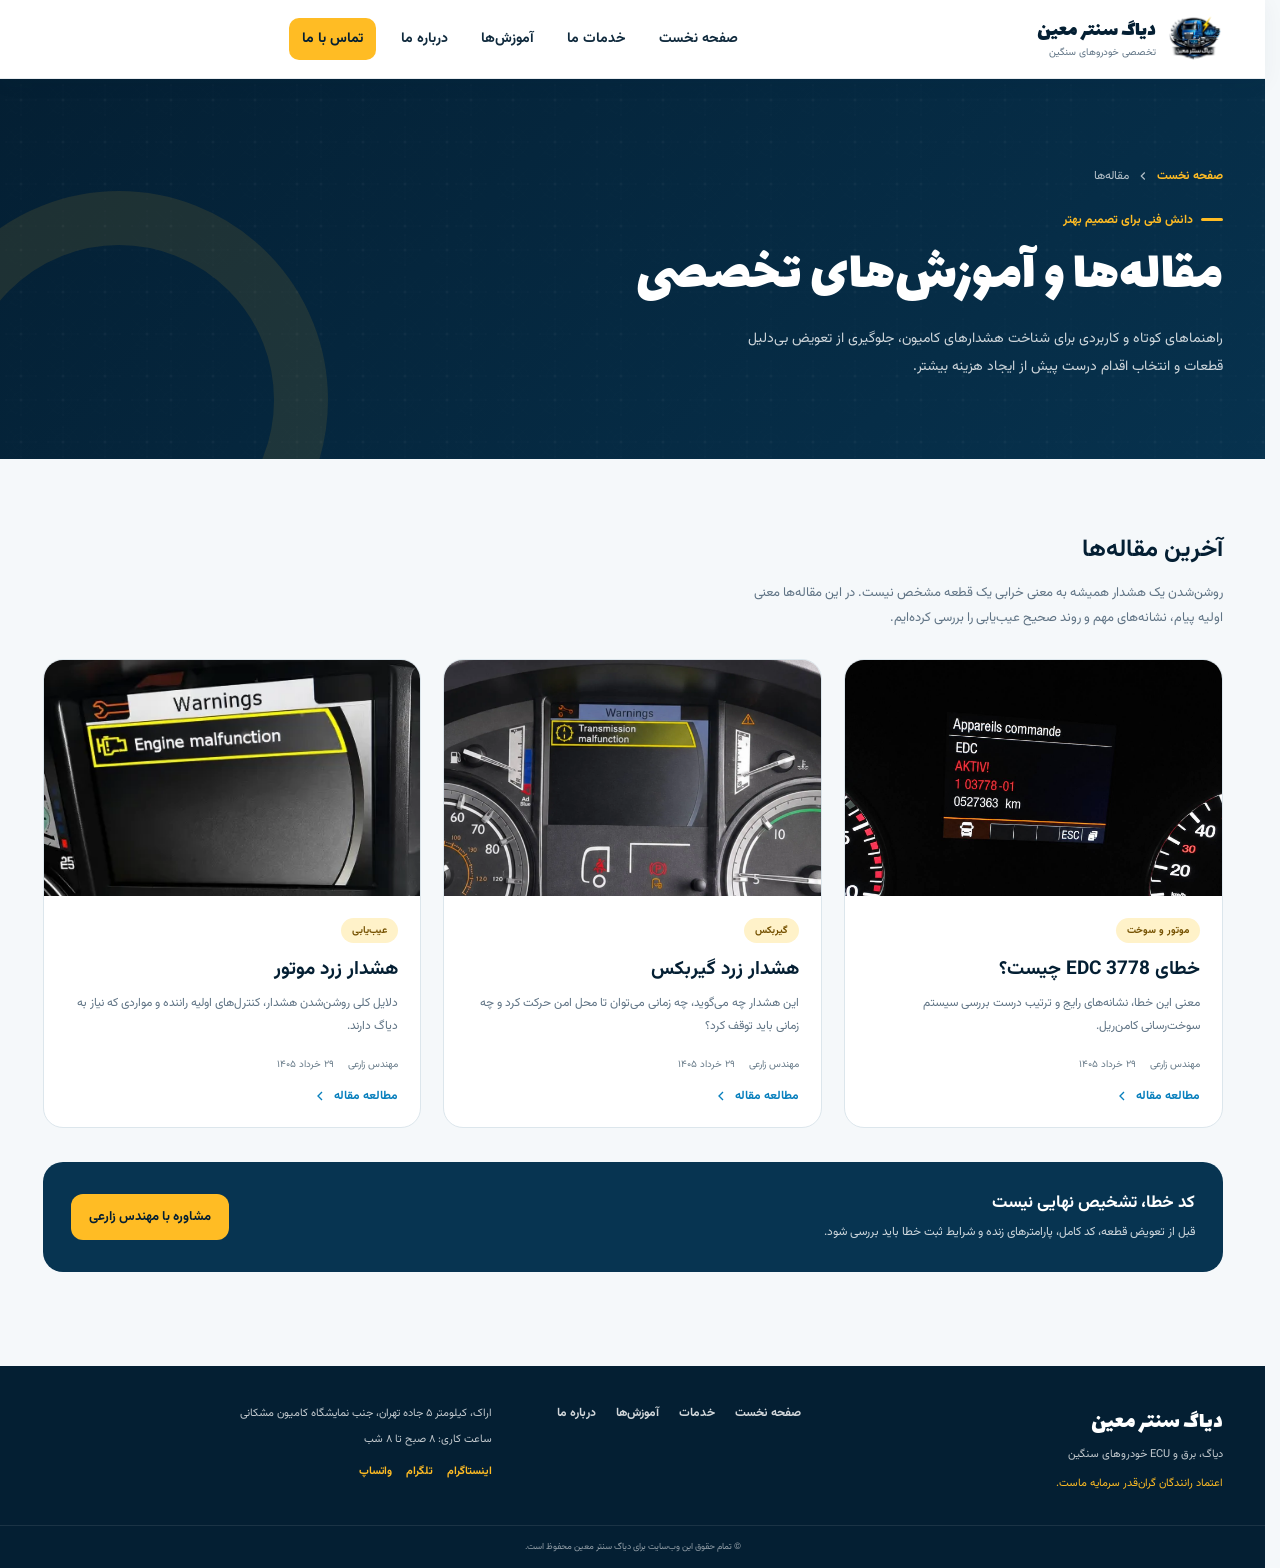
==== articles/index.html @ 396123ae "Add articles section and technical article pages" ====
<!doctype html>
<html lang="fa" dir="rtl">
  <head>
    <meta charset="UTF-8" />
    <meta name="viewport" content="width=device-width, initial-scale=1.0" />
    <meta
      name="description"
      content="مقاله‌ها و آموزش‌های تخصصی دیاگ سنتر معین درباره خطاهای موتور، گیربکس و عیب‌یابی کامیون‌های داف و مان."
    />
    <meta name="theme-color" content="#073451" />
    <link
      rel="apple-touch-icon"
      sizes="180x180"
      href="../apple-touch-icon.png"
    />
    <link
      rel="icon"
      type="image/png"
      sizes="32x32"
      href="../favicon-32x32.png"
    />
    <link
      rel="icon"
      type="image/png"
      sizes="16x16"
      href="../favicon-16x16.png"
    />
    <link
      rel="preload"
      href="../assets/fonts/Vazirmatn-Regular.woff2"
      as="font"
      type="font/woff2"
      crossorigin
    />
    <link
      rel="preload"
      href="../assets/fonts/Vazirmatn-Bold.woff2"
      as="font"
      type="font/woff2"
      crossorigin
    />
    <link rel="stylesheet" href="../assets/styles/style.css" />
    <link rel="stylesheet" href="../assets/styles/home.css" />
    <link rel="stylesheet" href="../assets/styles/articles.css" />
    <title>مقاله‌ها و آموزش‌های تخصصی کامیون | دیاگ سنتر معین</title>
    <script type="application/ld+json">
      {
        "@context": "https://schema.org",
        "@type": "CollectionPage",
        "name": "مقاله‌ها و آموزش‌های تخصصی دیاگ سنتر معین",
        "description": "آموزش‌های کاربردی درباره خطاهای موتور، گیربکس و عیب‌یابی کامیون‌های داف و مان",
        "inLanguage": "fa-IR"
      }
    </script>
  </head>

  <body class="home-page articles-page">
    <div id="main" class="page-wrapper">
      <header class="header home-header">
        <nav aria-label="منوی اصلی" class="navbar home-navbar">
          <button
            class="menu-btn"
            type="button"
            aria-label="باز کردن منو"
            aria-controls="primary-navigation"
            aria-expanded="false"
          >
            <svg
              aria-hidden="true"
              viewBox="0 0 24 24"
              fill="none"
              stroke="currentColor"
              stroke-width="2"
              stroke-linecap="round"
              class="menu-icon"
            >
              <path d="M4 6h16M4 12h16M4 18h16" />
            </svg>
          </button>

          <ul id="primary-navigation" class="nav-list">
            <li class="nav-item nav-close-item">
              <button class="menu-exit" type="button" aria-label="بستن منو">
                <svg
                  aria-hidden="true"
                  viewBox="0 0 24 24"
                  fill="none"
                  stroke="currentColor"
                  stroke-width="2"
                  stroke-linecap="round"
                  class="close-menu-icon"
                >
                  <path d="M18 6 6 18M6 6l12 12" />
                </svg>
              </button>
            </li>
            <li class="nav-item home">
              <a href="../index.html#main" class="header-nav-link">صفحه نخست</a>
            </li>
            <li class="nav-item">
              <a href="../index.html#services" class="header-nav-link"
                >خدمات ما</a
              >
            </li>
            <li class="nav-item">
              <a href="index.html" class="header-nav-link" aria-current="page"
                >آموزش‌ها</a
              >
            </li>
            <li class="nav-item">
              <a href="../index.html#about-us" class="header-nav-link"
                >درباره ما</a
              >
            </li>
            <li class="nav-item nav-contact-item">
              <a href="../index.html#contact" class="header-nav-link"
                >تماس با ما</a
              >
            </li>
          </ul>

          <div class="logo-container">
            <a href="../index.html#main" aria-label="رفتن به صفحه نخست">
              <img
                src="../logo_240-2.webp"
                alt="لوگوی دیاگ سنتر معین"
                width="56"
                height="56"
                class="logo-img"
              />
              <span class="logo-copy">
                <strong class="logo-text">دیاگ سنتر معین</strong>
                <small>تخصصی خودروهای سنگین</small>
              </span>
            </a>
          </div>
        </nav>
      </header>

      <main>
        <section class="articles-hero" aria-labelledby="archive-title">
          <div class="home-container">
            <nav class="breadcrumb" aria-label="مسیر صفحه">
              <a href="../index.html">صفحه نخست</a>
              <svg aria-hidden="true" viewBox="0 0 24 24">
                <path d="m15 18-6-6 6-6" />
              </svg>
              <span aria-current="page">مقاله‌ها</span>
            </nav>
            <div class="articles-hero-content">
              <span class="articles-kicker">دانش فنی برای تصمیم بهتر</span>
              <h1 id="archive-title">مقاله‌ها و آموزش‌های تخصصی</h1>
              <p class="articles-hero-description">
                راهنماهای کوتاه و کاربردی برای شناخت هشدارهای کامیون، جلوگیری از
                تعویض بی‌دلیل قطعات و انتخاب اقدام درست پیش از ایجاد هزینه
                بیشتر.
              </p>
            </div>
          </div>
        </section>

        <section
          class="archive-section"
          aria-labelledby="latest-articles-title"
        >
          <div class="home-container">
            <div class="archive-intro">
              <h2 id="latest-articles-title">آخرین مقاله‌ها</h2>
              <p>
                روشن‌شدن یک هشدار همیشه به معنی خرابی یک قطعه مشخص نیست. در این
                مقاله‌ها معنی اولیه پیام، نشانه‌های مهم و روند صحیح عیب‌یابی را
                بررسی کرده‌ایم.
              </p>
            </div>

            <div class="archive-grid">
              <article class="archive-card">
                <div class="archive-card-media">
                  <img
                    src="../assets/images/تصویر-خطایEDC-کد3778.webp"
                    alt="نمایش خطای EDC کد 03778-01 در کامیون مان"
                    width="1448"
                    height="1086"
                  />
                </div>
                <div class="archive-card-body">
                  <span class="article-category">موتور و سوخت</span>
                  <h2><a href="edc-3778.html">خطای EDC 3778 چیست؟</a></h2>
                  <p>
                    معنی این خطا، نشانه‌های رایج و ترتیب درست بررسی سیستم
                    سوخت‌رسانی کامن‌ریل.
                  </p>
                  <div class="archive-card-meta">
                    <span>مهندس زارعی</span>
                    <time datetime="2026-06-19">۲۹ خرداد ۱۴۰۵</time>
                  </div>
                  <a
                    href="edc-3778.html"
                    class="archive-card-link"
                    aria-label="مطالعه مقاله خطای EDC 3778"
                  >
                    مطالعه مقاله
                    <svg aria-hidden="true" viewBox="0 0 24 24">
                      <path d="m15 18-6-6 6-6" />
                    </svg>
                  </a>
                </div>
              </article>

              <article class="archive-card">
                <div class="archive-card-media">
                  <img
                    src="../assets/images/تصویر-هشدار-زرد-گیربکس.webp"
                    alt="پیام هشدار زرد خرابی گیربکس در کامیون داف"
                    width="1280"
                    height="799"
                    loading="lazy"
                  />
                </div>
                <div class="archive-card-body">
                  <span class="article-category">گیربکس</span>
                  <h2>
                    <a href="yellow-gearbox-warning.html">هشدار زرد گیربکس</a>
                  </h2>
                  <p>
                    این هشدار چه می‌گوید، چه زمانی می‌توان تا محل امن حرکت کرد و
                    چه زمانی باید توقف کرد؟
                  </p>
                  <div class="archive-card-meta">
                    <span>مهندس زارعی</span>
                    <time datetime="2026-06-19">۲۹ خرداد ۱۴۰۵</time>
                  </div>
                  <a
                    href="yellow-gearbox-warning.html"
                    class="archive-card-link"
                    aria-label="مطالعه مقاله هشدار زرد گیربکس"
                  >
                    مطالعه مقاله
                    <svg aria-hidden="true" viewBox="0 0 24 24">
                      <path d="m15 18-6-6 6-6" />
                    </svg>
                  </a>
                </div>
              </article>

              <article class="archive-card">
                <div class="archive-card-media">
                  <img
                    src="../assets/images/هشدار-زرد-موتور-450.webp"
                    alt="پیام هشدار زرد خرابی موتور در کامیون داف"
                    width="450"
                    height="601"
                    loading="lazy"
                  />
                </div>
                <div class="archive-card-body">
                  <span class="article-category">عیب‌یابی</span>
                  <h2>
                    <a href="yellow-engine-warning.html">هشدار زرد موتور</a>
                  </h2>
                  <p>
                    دلایل کلی روشن‌شدن هشدار، کنترل‌های اولیه راننده و مواردی که
                    نیاز به دیاگ دارند.
                  </p>
                  <div class="archive-card-meta">
                    <span>مهندس زارعی</span>
                    <time datetime="2026-06-19">۲۹ خرداد ۱۴۰۵</time>
                  </div>
                  <a
                    href="yellow-engine-warning.html"
                    class="archive-card-link"
                    aria-label="مطالعه مقاله هشدار زرد موتور"
                  >
                    مطالعه مقاله
                    <svg aria-hidden="true" viewBox="0 0 24 24">
                      <path d="m15 18-6-6 6-6" />
                    </svg>
                  </a>
                </div>
              </article>
            </div>

            <aside
              class="archive-note"
              aria-label="یادآوری مهم درباره عیب‌یابی"
            >
              <div>
                <strong>کد خطا، تشخیص نهایی نیست</strong>
                <p>
                  قبل از تعویض قطعه، کد کامل، پارامترهای زنده و شرایط ثبت خطا
                  باید بررسی شود.
                </p>
              </div>
              <a href="tel:09184903391">مشاوره با مهندس زارعی</a>
            </aside>
          </div>
        </section>
      </main>

      <footer class="home-footer">
        <div class="home-container footer-main">
          <div class="footer-brand">
            <div>
              <strong>دیاگ سنتر معین</strong
              ><span>دیاگ، برق و ECU خودروهای سنگین</span>
            </div>
            <p>اعتماد رانندگان گران‌قدر سرمایه ماست.</p>
          </div>
          <nav aria-label="پیوندهای پایین صفحه" class="footer-links">
            <a href="../index.html#main">صفحه نخست</a>
            <a href="../index.html#services">خدمات</a>
            <a href="index.html">آموزش‌ها</a>
            <a href="../index.html#about-us">درباره ما</a>
          </nav>
          <div class="footer-contact">
            <address>
              اراک، کیلومتر ۵ جاده تهران، جنب نمایشگاه کامیون مشکانی
            </address>
            <span>ساعت کاری: ۸ صبح تا ۸ شب</span>
            <div class="footer-socials">
              <a
                href="https://www.instagram.com/diag.center.moein/"
                target="_blank"
                rel="noopener noreferrer"
                >اینستاگرام</a
              >
              <a
                href="https://t.me/Mozed66"
                target="_blank"
                rel="noopener noreferrer"
                >تلگرام</a
              >
              <a
                href="https://wa.me/989184903391"
                target="_blank"
                rel="noopener noreferrer"
                >واتساپ</a
              >
            </div>
          </div>
        </div>
        <p class="footer-copyright">
          © تمام حقوق این وب‌سایت برای دیاگ سنتر معین محفوظ است.
        </p>
      </footer>

      <button
        class="scroll-top-btn"
        type="button"
        aria-label="بازگشت به ابتدای صفحه"
      >
        <svg aria-hidden="true" viewBox="0 0 24 24" class="scroll-top-icon">
          <path d="m18 15-6-6-6 6" />
        </svg>
      </button>
    </div>
    <script src="../assets/scripts/script.js"></script>
  </body>
</html>
---- assets/styles/style.css ----
@font-face {
  font-family: "vazir";
  src: url("../fonts/Vazirmatn-Regular.woff2") format("woff2");
  font-weight: 400;
  font-display: swap;
}
@font-face {
  font-family: "vazir";
  src: url("../fonts/Vazirmatn-Bold.woff2") format("woff2");
  font-weight: 700;
  font-display: swap;
}

@font-face {
  font-family: "lalehzar";
  src: url("../fonts/Lalezar-Regular.woff2") format("woff2");
  font-display: swap;
}

/* CSS variables */
:root {
  /* Colors */
  --dark-blue: #006ba6;
  --light-blue: #0496ff;
  --yellow: #ffbc42;
  --dark-pink: #d81159;
  --dark-purple: #8f2d56;
  --white: #fafafa;
  --black: #111;
}

/* Globally */
* {
  margin: 0;
  padding: 0;
  box-sizing: border-box;
}

html {
  scrollbar-gutter: stable;
  scroll-behavior: smooth;
}

body {
  font-family: "vazir";
  direction: rtl;
}

body.show-mobile-menu header::before {
  content: "";
  position: fixed;
  left: 0;
  top: 0;
  height: 100%;
  width: 100%;
  backdrop-filter: blur(5px);
  background: rgba(0, 0, 0, 0.5);
  z-index: 2;
}

body.show-mobile-menu {
  overflow: hidden;
}

button {
  background: none;
  border: none;
  cursor: pointer;
}

a {
  text-decoration: none;
  transition: 0.3s ease;
}

ul {
  list-style-type: none;
}

button,
input,
textarea {
  font-family: inherit;
}

.page-wrapper {
  position: relative;
}

.section {
  transition:
    transform 1s,
    opacity 1s;
}

.section-hidden {
  opacity: 0;
  transform: translateY(5rem);
}

/* mobile styles */

/* Navbar styling */
header .navbar {
  position: relative;
  display: flex;
  align-items: center;
  justify-content: space-between;
  background-color: var(--white);
  padding: 5px 10px;
}

header .navbar .menu-btn .menu-icon {
  width: 25px;
  height: 25px;
  transition: 0.3s ease;
  color: var(--yellow);
  vertical-align: middle;
}

header .navbar .nav-list {
  position: fixed;
  right: -230px;
  top: 0;
  width: 230px;
  height: 100%;
  display: flex;
  flex-direction: column;
  padding: 60px 20px 0 0;
  gap: 40px;
  background: var(--yellow);
  transition: right 0.3s ease;
  border-top-left-radius: 10px;
  border-bottom-left-radius: 10px;
  z-index: 2;
}

body.show-mobile-menu .navbar .nav-list {
  right: 0;
}

header .navbar .nav-list .menu-exit .close-menu-icon {
  position: absolute;
  top: 15px;
  right: 15px;
  width: 25px;
  height: 25px;
}

header .navbar .nav-list .menu-exit .close-menu-icon:hover,
header .navbar .nav-list .menu-exit .close-menu-icon:active {
  color: red;
}

header .navbar .nav-list .header-nav-link {
  display: flex;
  justify-content: flex-start;
  align-items: center;
  gap: 5px;
}

header .navbar .nav-list .nav-icon {
  width: 16px;
  height: 16px;
  transition: 0.3s ease;
}

header .navbar .nav-list .nav-item a {
  color: var(--black);
  font-size: 15px;
}

header .navbar .nav-list .nav-item:active,
header .navbar .nav-list .nav-item a:active {
  color: var(--white);
}

header .navbar .logo-container a {
  display: flex;
  align-items: center;
}

header .navbar .logo-container .logo-img {
  width: 60px;
  height: auto;
}

header .navbar .logo-container .logo-text {
  font-family: "lalehzar";
  font-size: 20px;
  color: var(--black);
}

/* Hero section styling */
.hero-section {
  margin: 0 auto;
}

.hero-section .img-wrapper {
  text-align: center;
}

.hero-section .img-wrapper img {
  width: 100%;
  height: auto;
  border-bottom-left-radius: 10px;
  border-bottom-right-radius: 10px;
  filter: grayscale(20%);
}

.hero-section .hero-content {
  text-align: center;
  margin-top: 20px;
  padding: 0 25px;
}

.hero-section .hero-content .hero-title {
  font-size: 22px;
  font-family: "lalehzar";
  margin-bottom: 15px;
}

.hero-section .hero-content .hero-context {
  font-size: 14px;
  line-height: 28px;
  margin-bottom: 50px;
}

.hero-section .hero-content .contact-us-btn {
  background: var(--yellow);
  padding: 10px 22px;
  border-radius: 8px;
  font-size: 14px;
  font-weight: 600;
  color: var(--black);
  border: 1px solid var(--yellow);
}

.hero-section .hero-content .contact-us-btn:hover,
.hero-section .hero-content .contact-us-btn:active {
  background-color: var(--white);
  color: var(--yellow);
}

/* About section styling */
.about-section {
  margin: 50px 10px;
  text-align: center;
  border-radius: 10px;
  box-shadow: rgba(0, 0, 0, 0.24) 0px 3px 8px;
}

.about-section .about-wrapper {
  padding: 15px 25px;
}

.about-section .img-container {
  margin-bottom: 10px;
}

.about-section .img-container img {
  width: 68%;
  height: auto;
  border: 3px solid var(--yellow);
  padding: 5px;
  border-radius: 50%;
  object-fit: cover;
  filter: grayscale(20%);
}

.about-section .about-content .about-context {
  font-size: 14px;
  line-height: 30px;
  margin-bottom: 20px;
}

.about-section .about-content .about-us-desktop-btn {
  display: none;
}

.about-section .about-us-btn {
  background: var(--dark-purple);
  display: inline-block;
  width: 100%;
  padding: 12px 0;
  border: 1px solid var(--dark-purple);
  border-bottom-left-radius: 8px;
  border-bottom-right-radius: 8px;
  font-size: 15px;
  color: var(--white);
}

.about-section .about-content .about-us-btn:active,
.about-section .about-content .about-us-btn:hover {
  background: var(--white);
  color: var(--dark-purple);
}

/* Card styling*/
.card {
  display: flex;
  flex: 0 0 100%;
  flex-direction: column;
  height: 100%;
  transition: 0.3s ease;
  border-radius: 20px;
  box-shadow: rgba(0, 0, 0, 0.24) 0px 3px 8px;
  text-align: center;
  justify-content: space-between;
}

.card-img {
  width: 100%;
  display: block;
}

.card-img img {
  width: 100%;
  height: auto;
  filter: grayscale(30%);
  border-top-left-radius: 8px;
  border-top-right-radius: 8px;
}

.card-title {
  font-size: 18px;
  margin: 10px 0 15px;
  line-height: 30px;
}

.card--article .card-content {
  flex: 1;
}

.card-content--service {
  display: flex;
  flex-direction: column;
  font-size: 14px;
  padding: 0 20px;
  line-height: 30px;
  list-style-type: none;
  text-align: right;
}

.card-content--service li {
  display: flex;
  align-items: flex-start;
  gap: 5px;
}

.card-content--service li::before {
  content: "✓";
  flex-shrink: 0;
  color: darkblue;
  font-weight: 700;
  margin-left: 10px;
}

.card .card-link {
  display: inline-block;
  margin-top: 30px;
  background: var(--dark-blue);
  width: 100%;
  height: 50px;
  padding-top: 10px;
  font-size: 14px;
  font-weight: 600;
  text-align: center;
  border: 1px solid var(--dark-blue);
  border-bottom-left-radius: 8px;
  border-bottom-right-radius: 8px;
  transition: 0.3s ease;
  color: var(--white);
}

.card .card-link:hover,
.card .card-link:active {
  background: var(--white);
  color: var(--dark-blue);
}

/* Services section styling */

.section-title {
  width: 100%;
  text-align: center;
  font-size: 18px;
  margin-bottom: 15px;
}

.services-list,
.articles-list {
  margin: 0 10px 70px;
}

.services-section .services-list {
  display: grid;
  grid-template-columns: 1fr;
  gap: 20px;
  justify-content: center;
}

/* Article section styling */
.articles-list {
  display: grid;
  grid-template-columns: 1fr;
  gap: 10px;
}

.card--article .card-img img {
  aspect-ratio: 16 / 9;
  object-fit: cover;
}

.card--article .card-title {
  padding: 0 20px;
}

.article-excerpt {
  padding: 20px 30px;
  line-height: 24px;
  text-align: center;
}

.card--article .card-link {
  background: var(--dark-pink);
  border: 1px solid var(--dark-pink);
}

.card--article .card-link:hover,
.card--article .card-link:active {
  background: var(--white);
  color: var(--dark-pink);
}

.article-meta {
  text-align: right;
  padding-right: 50px;
  color: gray;
}

/* Footer section styling */
footer.footer-section {
  background: #f2f2f2;
}

.footer-section .footer-wrapper {
  width: 100%;
  display: flex;
  flex-direction: column;
  align-items: center;
  gap: 20px;
  padding: 40px 25px 10px;
}

.footer-section .footer-wrapper .footer-nav-list {
  display: flex;
  flex-direction: column;
  gap: 10px;
  align-items: center;
}

.footer-section .footer-wrapper .footer-nav-list a {
  color: var(--black);
  font-size: 14px;
  font-weight: 600;
}

.footer-section .footer-wrapper .footer-nav-list a:hover,
.footer-section .footer-wrapper .footer-nav-list a:active {
  color: var(--dark-pink);
}

.footer-section .footer-wrapper .contact-list {
  display: flex;
  flex-direction: column;
  gap: 10px;
  margin-top: 10px;
}

.footer-section .footer-wrapper .contact-list li {
  font-size: 12px;
}

.footer-section .footer-wrapper .contact-list .footer-contact-icon {
  color: var(--dark-pink);
  width: 14px;
  height: 14px;
  margin-left: 5px;
}

.footer-section .footer-wrapper .contact-list address.address {
  font-family: "vazir";
}

.footer-section .footer-wrapper .contact-list .phone-num {
  font-size: 15px;
  color: var(--dark-pink);
  padding-right: 10px;
  font-weight: 600;
}

.footer-section .footer-wrapper .contact-list .phone-num:active,
.footer-section .footer-wrapper .social i:active {
  color: var(--yellow);
}

.footer-section .footer-wrapper .social {
  margin-top: 15px;
  display: flex;
  gap: 10px;
}

.footer-section .footer-wrapper .social .footer-social-icon {
  width: 16px;
  height: 16px;
  fill: var(--dark-pink);
  margin-right: 8px;
}

.footer-section .footer-wrapper .slogan {
  font-family: "lalehzar";
  margin-top: 15px;
  text-align: center;
  font-size: 15px;
}

p.copy-right {
  text-align: center;
  font-size: 10px;
  color: var(--dark-pink);
  padding-bottom: 10px;
}
p.copy-right .copy-right-icon {
  width: 8px;
  height: 8px;
  vertical-align: middle;
}

.scroll-top-btn {
  position: fixed;
  bottom: 10px;
  right: 10px;
  width: 50px;
  height: 50px;
  opacity: 0;
  pointer-events: none;
  border: 2px solid var(--dark-pink);
  border-radius: 50%;
  text-align: center;
  align-content: center;
  background: white;
  transform: translateY(15px);
  transition:
    opacity 0.3s ease,
    transform 0.3s ease;
}

.scroll-top-btn .scroll-top-icon {
  width: 24px;
  height: 24px;
  color: var(--dark-pink);
}

.scroll-top-btn.show {
  opacity: 1;
  background: none;
  transform: translateY(0);
  pointer-events: auto;
  z-index: 5;
}

/* media screen for 768xp width */
@media screen and (min-width: 768px) and (max-width: 1023.99px) {
  main {
    margin: 0 20px;
  }

  .section-title {
    font-size: 22px;
  }

  /* header section styling */
  header .navbar {
    justify-content: space-between;
    padding: 0 10px;
  }

  .navbar .menu-btn {
    display: none;
  }

  header .navbar .nav-list {
    position: static;
    display: flex;
    flex-direction: row;
    justify-content: flex-start;
    width: 70%;
    transform: none;
    background: none;
    padding: 10px 0;
    gap: 15px;
  }

  header .navbar .nav-list .nav-item {
    color: var(--black);
  }

  header .navbar .nav-list .nav-item a:hover,
  header .navbar .nav-list .nav-item a:active {
    color: var(--yellow);
    cursor: pointer;
  }

  header .navbar .nav-list .nav-item a {
    font-size: 16px;
  }

  header .navbar .nav-list .nav-item i {
    font-size: 12px;
    margin-left: 2px;
  }

  header .navbar .nav-list .nav-item .menu-exit {
    display: none;
  }

  header .navbar .logo-container {
    display: flex;
    justify-content: space-between;
    width: 28%;
  }

  header .navbar .logo-container .logo-text {
    font-size: 18px;
    font-weight: 700;
  }

  header .navbar .logo-container .logo-img {
    width: 100px;
    height: 100px;
  }

  /* Hero section styling */
  .hero-section {
    margin: 0;
    display: flex;
    flex-direction: row-reverse;
    align-items: center;
    justify-content: space-between;
    margin: 50px 0;
  }

  .hero-section .img-wrapper {
    flex: 1;
  }

  .hero-section .img-wrapper img {
    height: auto;
    border-radius: 20px;
  }

  .hero-section .hero-content {
    flex: 1;
  }

  .hero-section .hero-content .hero-title {
    font-size: 24px;
    margin-bottom: 15px;
  }

  .hero-section .hero-content .hero-context {
    font-size: 16px;
  }

  .hero-section .hero-content .contact-us-btn {
    padding: 10px 15px;
    font-size: 14px;
    display: inline-block;
    color: var(--white);
    margin-top: 0;
  }

  /* About section styling */
  .about-section {
    box-shadow: none;
    margin: 80px 0;
    position: relative;
  }

  .about-section .about-wrapper {
    display: flex;
    padding: 0;
    justify-content: center;
    gap: 40px;
  }

  .about-section .img-container {
    max-width: 42%;
  }

  .about-section .img-container img {
    width: 100%;
  }

  .about-section .about-content {
    display: flex;
    flex-direction: column;
    justify-content: center;
    max-width: 45%;
    align-items: center;
  }

  .about-section .about-content .about-context {
    font-size: 16px;
    line-height: 25px;
  }

  .about-section .about-us-btn {
    display: none;
  }

  .about-section .about-content .about-us-desktop-btn {
    display: inline-block;
    width: fit-content;
    padding: 10px 30px;
    border-radius: 8px;
    background: var(--dark-purple);
    color: var(--white);
    font-size: 14px;
    font-weight: 700;
    border: 1px solid var(--dark-purple);
    margin-top: 10px;
    text-align: center;
  }

  .about-section .about-content .about-us-desktop-btn:hover {
    background: var(--white);
    color: var(--dark-purple);
  }

  /* Card styling */
  .card-title {
    font-size: 18px;
    margin-bottom: 15px;
  }

  .card .card-link {
    margin-top: 15px;
  }

  /* Secvices section styling */
  .services-section .services-list {
    grid-template-columns: repeat(2, 1fr);
  }

  .card-content.card-content--service {
    flex: 1;
    margin-bottom: 20px;
    gap: 10px;
    padding: 0 15px;
  }

  .card-content.card-content--service li {
    font-size: 15px;
    font-weight: 400;
  }

  /* Article section styling */
  .articles-list {
    grid-template-columns: repeat(2, 1fr);
    justify-content: center;
  }

  /* Footer section styling */
  .footer-section {
    margin: 0;
  }

  .footer-section .footer-wrapper {
    flex-direction: row;
    gap: 30px;
    padding: 20px 30px;
  }

  .footer-section .footer-wrapper .footer-nav-list {
    align-items: flex-start;
    width: 20%;
    gap: 15px;
  }

  .footer-section .footer-wrapper .footer-nav-list a {
    font-size: 14px;
    font-weight: 600;
  }

  .footer-section .footer-wrapper .contact-list {
    gap: 15px;
  }

  .footer-section .footer-wrapper .contact-list li {
    font-size: 14px;
  }

  .footer-section .footer-wrapper .contact-list .footer-contact-icon {
    width: 14px;
    height: 14px;
    vertical-align: middle;
    margin-left: 2px;
  }

  .footer-section .footer-wrapper .contact-list .phone-num {
    font-size: 16px;
    font-weight: 600;
    padding-right: 10px;
  }

  .footer-section .footer-wrapper .social {
    display: flex;
    flex-wrap: wrap;
    align-items: center;
    gap: 20px;
  }

  .footer-section .footer-wrapper .social .footer-social-icon {
    transition: 0.3s ease;
  }

  .footer-section .footer-wrapper .contact-list .phone-num:hover,
  .footer-section .footer-wrapper .social i:hover {
    color: var(--yellow);
  }

  .footer-section .footer-wrapper .slogan {
    font-size: 20px;
    padding-right: 20px;
  }

  p.copy-right {
    font-size: 14px;
    padding-bottom: 10px;
  }

  p.copy-right .copy-right-icon {
    width: 8px;
    height: 8px;
  }
}

/* media screen for minimum 1024xp width */
@media screen and (min-width: 1024px) {
  /* general styls */
  .section-title {
    font-size: 24px;
  }

  /* header section styling */
  header .navbar {
    justify-content: space-between;
    padding: 0 20px;
    gap: 40px;
  }

  .navbar .menu-btn {
    display: none;
  }

  header .navbar .nav-list {
    position: static;
    display: flex;
    flex-direction: row;
    justify-content: center;
    flex: 3;
    transform: none;
    background: none;
    padding: 0;
    gap: 35px;
  }

  header .navbar .nav-list .nav-item {
    color: var(--black);
  }

  header .navbar .nav-list .nav-item a:hover,
  header .navbar .nav-list .nav-item a:active {
    color: var(--yellow);
    cursor: pointer;
  }

  header .navbar .nav-list .nav-item a {
    font-size: 16px;
  }

  header .navbar .nav-list .nav-item i {
    font-size: 15px;
    margin-left: 3px;
  }

  header .navbar .nav-list .nav-item .menu-exit {
    display: none;
  }

  header .navbar .logo-container {
    display: flex;
    justify-content: space-around;
  }

  header .navbar .logo-container .logo-text {
    font-size: 26px;
  }

  header .navbar .logo-container .logo-img {
    width: 100px;
    height: 100px;
  }

  /* Hero section styling */
  .hero-section {
    margin: 0;
    display: flex;
    flex-direction: row-reverse;
    align-items: center;
    justify-content: space-between;
    margin: 50px;
    gap: 20px;
  }

  .hero-section .img-wrapper {
    flex: 1;
  }

  .hero-section .img-wrapper img {
    height: auto;
    border-radius: 20px;
  }

  .hero-section .hero-content {
    flex: 1;
    text-align: center;
  }

  .hero-section .hero-content .hero-title {
    font-size: 32px;
    margin-bottom: 30px;
  }

  .hero-section .hero-content .hero-context {
    font-size: 18px;
    line-height: 35px;
    max-width: 680px;
  }

  .hero-section .hero-content .contact-us-btn {
    padding: 15px 25px;
    font-size: 16px;
    display: inline-block;
    margin-top: 0px;
    color: var(--white);
  }

  /* About section styling */
  .about-section {
    box-shadow: none;
    margin: 100px 50px;
    position: relative;
  }

  .about-section .about-wrapper {
    display: flex;
    padding: 0;
    justify-content: center;
    gap: 80px;
  }

  .about-section .img-container {
    max-width: 35%;
  }

  .about-section .img-container img {
    width: 100%;
  }

  .about-section .about-content {
    display: flex;
    flex-direction: column;
    justify-content: center;
    max-width: 42%;
    align-items: center;
  }

  .about-section .about-content .about-context {
    font-size: 18px;
    line-height: 40px;
  }

  .about-section .about-us-btn {
    display: none;
  }

  .about-section .about-content .about-us-desktop-btn {
    display: inline-block;
    width: fit-content;
    padding: 15px 40px;
    border-radius: 8px;
    background: var(--dark-purple);
    color: var(--white);
    font-size: 16px;
    font-weight: 700;
    border: 1px solid var(--dark-purple);
    margin-top: 30px;
    text-align: center;
  }

  .about-section .about-content .about-us-desktop-btn:hover {
    background: var(--white);
    color: var(--dark-purple);
  }

  /* Card styling */

  .card:hover {
    transform: translateY(-5px);
  }

  .card-title {
    font-size: 20px;
    margin: 10px;
  }

  .card-link {
    padding: 10px;
    margin-top: 15px;
  }

  /* Secvices section styling */
  .services-section {
    width: 100%;
  }

  .services-section,
  .articles-section {
    padding: 0 50px;
  }

  .services-section .services-list {
    grid-template-columns: repeat(2, 1fr);
  }
  .services-section .services-list {
    width: 100%;
    margin-inline: auto;
  }

  .card-content.card-content--service {
    flex: 1;
    margin-bottom: 20px;
    gap: 15px;
    padding: 0 10px;
  }

  .card-content.card-content--service li {
    font-size: 16px;
    font-weight: 400;
    line-height: 30px;
  }

  /* Article section styling */

  .articles-list {
    margin-inline: auto;
    grid-template-columns: repeat(3, 1fr);
    justify-content: center;
  }

  .card--article .card-title {
    font-size: 20px;
  }

  /* Footer section styling */
  .footer-section {
    margin: 0;
  }

  .footer-section .footer-wrapper {
    flex-direction: row;
    padding: 50px 40px;
  }

  .footer-section .footer-wrapper .footer-nav-list {
    align-items: flex-start;
    flex: 0 0 20%;
    gap: 25px;
  }

  .footer-section .footer-wrapper .footer-nav-list a {
    font-size: 16px;
    font-weight: 600;
  }

  .footer-section .footer-wrapper .contact-info-wrap {
    flex: 0 0 35%;
  }

  .footer-section .footer-wrapper .contact-list {
    gap: 20px;
  }

  .footer-section .footer-wrapper .contact-list li {
    font-size: 16px;
    line-height: 30px;
  }

  .footer-section .footer-wrapper .contact-list .footer-contact-icon {
    width: 18px;
    height: 18px;
    vertical-align: middle;
    margin-left: 5px;
  }

  .footer-section .footer-wrapper .contact-list .phone-num {
    font-size: 20px;
    font-weight: 600;
    padding-right: 10px;
  }

  .footer-section .footer-wrapper .social {
    display: flex;
    align-items: center;
    vertical-align: middle;
    flex-wrap: wrap;
    gap: 10px;
  }

  .footer-section .footer-wrapper .social-icons {
    display: flex;
    gap: 15px;
    vertical-align: middle;
  }

  .footer-section .footer-wrapper .social .footer-social-icon {
    width: 18px;
    height: 18px;
  }

  .footer-section .footer-wrapper .contact-list .phone-num:hover,
  .footer-section .footer-wrapper .social i:hover {
    color: var(--yellow);
  }

  .footer-section .footer-wrapper .slogan {
    font-size: 24px;
    padding-right: 100px;
  }

  p.copy-right {
    font-size: 14px;
    padding-bottom: 10px;
  }

  p.copy-right .copy-right-icon {
    width: 14px;
    height: 14px;
  }

  .scroll-top-btn {
    bottom: 25px;
    right: 25px;
    width: 60px;
    height: 60px;
  }

  .scroll-top-btn .scroll-top-icon {
    width: 28px;
    height: 28px;
  }
}

@media screen and (min-width: 1400px) {
  .services-section .services-list {
    grid-template-columns: repeat(3, 1fr);
  }
}
---- assets/styles/home.css ----
/* Homepage redesign — scoped to .home-page so the services page stays unchanged. */
:root {
  --home-navy: #073451;
  --home-navy-dark: #041f33;
  --home-blue: #087fbd;
  --home-blue-soft: #e7f6fd;
  --home-yellow: #ffbc24;
  --home-yellow-soft: #fff2c9;
  --home-ink: #102a3d;
  --home-muted: #607485;
  --home-surface: #ffffff;
  --home-bg: #f5f8fa;
  --home-border: #dce6ec;
  --home-shadow: 0 12px 30px rgba(7, 52, 81, 0.1);
}

.home-page {
  min-width: 280px;
  color: var(--home-ink);
  background: var(--home-bg);
  -webkit-font-smoothing: antialiased;
}

.home-page main {
  margin: 0;
}

.home-page img {
  display: block;
  max-width: 100%;
}

.home-page .home-container {
  width: min(100% - 32px, 1180px);
  margin-inline: auto;
}

.home-page .home-section {
  padding-block: 68px;
}

.home-page .section {
  scroll-margin-top: 78px;
}

.home-page :where(a, button):focus-visible {
  outline: 3px solid var(--home-yellow);
  outline-offset: 4px;
}

.home-page .home-header {
  position: sticky;
  top: 0;
  z-index: 30;
  background: rgba(255, 255, 255, 0.96);
  border-bottom: 1px solid rgba(7, 52, 81, 0.09);
  box-shadow: 0 4px 20px rgba(7, 52, 81, 0.05);
}

.home-page header .home-navbar {
  width: min(100% - 24px, 1180px);
  min-height: 68px;
  margin-inline: auto;
  padding: 4px 0;
  direction: ltr;
  background: transparent;
}

.home-page header .home-navbar .menu-btn {
  width: 44px;
  height: 44px;
  display: grid;
  place-items: center;
  color: var(--home-navy);
  border-radius: 12px;
}

.home-page header .home-navbar .menu-btn:hover,
.home-page header .home-navbar .menu-btn:active {
  color: var(--home-blue);
  background: var(--home-blue-soft);
}

.home-page header .home-navbar .menu-btn .menu-icon {
  width: 26px;
  height: 26px;
  color: currentColor;
}

.home-page header .home-navbar .logo-container {
  width: auto;
  direction: rtl;
}

.home-page header .home-navbar .logo-container a {
  gap: 9px;
}

.home-page header .home-navbar .logo-container .logo-img {
  width: 60px;
  height: 60px;
  object-fit: contain;
}

.home-page .logo-copy {
  display: grid;
  gap: 1px;
}

.home-page header .home-navbar .logo-container .logo-text {
  color: var(--home-navy-dark);
  font-size: 19px;
  line-height: 1.2;
  font-weight: 400;
}

.home-page .logo-copy small {
  color: var(--home-muted);
  font-size: 9px;
  white-space: nowrap;
}

.home-page header .home-navbar .nav-list {
  position: fixed;
  inset: 0 auto 0 -280px;
  right: auto;
  width: min(280px, 82vw);
  height: 100dvh;
  padding: 82px 24px 32px;
  gap: 9px;
  direction: rtl;
  background: var(--home-navy-dark);
  border-radius: 0 18px 18px 0;
  box-shadow: 18px 0 45px rgba(0, 0, 0, 0.22);
  transition: left 0.3s ease;
  z-index: 40;
}

.home-page.show-mobile-menu header .home-navbar .nav-list {
  left: 0;
  right: auto;
}

.home-page.show-mobile-menu header::before {
  z-index: 35;
}

.home-page header .home-navbar .nav-list .nav-close-item {
  position: absolute;
  top: 18px;
  left: 18px;
}

.home-page header .home-navbar .nav-list .menu-exit {
  width: 42px;
  height: 42px;
  display: grid;
  place-items: center;
  color: #fff;
  border-radius: 50%;
  background: rgba(255, 255, 255, 0.08);
}

.home-page header .home-navbar .nav-list .menu-exit .close-menu-icon {
  position: static;
  width: 22px;
  height: 22px;
}

.home-page header .home-navbar .nav-list .nav-item a {
  min-height: 46px;
  padding: 11px 14px;
  color: rgba(255, 255, 255, 0.88);
  font-size: 15px;
  font-weight: 700;
  border-radius: 10px;
}

.home-page header .home-navbar .nav-list .nav-item a:hover,
.home-page header .home-navbar .nav-list .nav-item a:active {
  color: var(--home-navy-dark);
  background: var(--home-yellow);
}

/* Hero */
.home-page .home-hero {
  position: relative;
  min-height: 550px;
  display: grid;
  align-items: end;
  overflow: hidden;
  isolation: isolate;
  background: var(--home-navy);
}

.home-page .hero-media,
.home-page .hero-overlay {
  position: absolute;
  inset: 0;
}

.home-page .hero-media {
  z-index: -3;
}

.home-page .hero-media img {
  width: 100%;
  height: 100%;
  object-fit: cover;
  object-position: 48% center;
}

.home-page .hero-overlay {
  z-index: -2;
  background:
    linear-gradient(
      180deg,
      rgba(3, 27, 44, 0.06) 6%,
      rgba(4, 31, 51, 0.5) 47%,
      rgba(4, 31, 51, 0.98) 100%
    ),
    linear-gradient(90deg, rgba(7, 52, 81, 0.18), rgba(7, 52, 81, 0.62));
}

.home-page .home-hero::after {
  content: "";
  position: absolute;
  inset: 0;
  z-index: -1;
  pointer-events: none;
  opacity: 0.15;
  background-image: url("../patterns/diag-brand-pattern.svg");
  background-size: 150px;
}

.home-page .hero-inner {
  padding-bottom: 78px;
}

.home-page .hero-content {
  max-width: 610px;
  margin-inline: auto;
  color: #fff;
  text-align: center;
}

.home-page .hero-kicker {
  display: inline-flex;
  align-items: center;
  gap: 7px;
  margin-bottom: 13px;
  padding: 7px 13px;
  color: var(--home-navy-dark);
  background: var(--home-yellow);
  border-radius: 999px;
  font-size: 12px;
  font-weight: 700;
}

.home-page .hero-kicker::before {
  content: "";
  width: 7px;
  height: 7px;
  border-radius: 50%;
  background: var(--home-navy);
}

.home-page .hero-title {
  margin: 0 0 13px;
  font-family: "lalehzar";
  font-size: clamp(34px, 10vw, 47px);
  font-weight: 400;
  line-height: 1.25;
  letter-spacing: -0.2px;
  text-wrap: balance;
}

.home-page .hero-context {
  max-width: 47ch;
  margin: 0 auto;
  color: rgba(255, 255, 255, 0.84);
  font-size: 14px;
  line-height: 2;
}

.home-page .hero-actions,
.home-page .contact-actions {
  display: grid;
  grid-template-columns: repeat(2, minmax(0, 1fr));
  gap: 10px;
}

.home-page .hero-actions {
  margin-top: 26px;
}

.home-page .home-btn {
  min-height: 48px;
  display: inline-flex;
  align-items: center;
  justify-content: center;
  gap: 8px;
  padding: 11px 16px;
  color: var(--home-ink);
  background: #fff;
  border: 1px solid transparent;
  border-radius: 11px;
  font-size: 14px;
  font-weight: 700;
  text-align: center;
  transition:
    transform 0.22s ease,
    background-color 0.22s ease,
    color 0.22s ease,
    border-color 0.22s ease;
}

.home-page .home-btn:hover {
  transform: translateY(-2px);
}

.home-page .home-btn svg {
  width: 18px;
  height: 18px;
  fill: none;
  stroke: currentColor;
  stroke-width: 2;
  stroke-linecap: round;
  stroke-linejoin: round;
}

.home-page .home-btn--primary {
  color: var(--home-navy-dark);
  background: var(--home-yellow);
}

.home-page .home-btn--primary:hover {
  background: #ffd05e;
}

.home-page .home-btn--outline {
  color: #fff;
  background: rgba(255, 255, 255, 0.06);
  border-color: rgba(255, 255, 255, 0.78);
  backdrop-filter: blur(5px);
}

.home-page .home-btn--outline:hover {
  color: var(--home-navy-dark);
  background: #fff;
}

/* Trust strip */
.home-page .trust-wrap {
  position: relative;
  z-index: 3;
  margin-top: -42px;
}

.home-page .trust-strip {
  min-height: 84px;
  display: grid;
  grid-template-columns: repeat(3, 1fr);
  align-items: center;
  padding: 16px 10px;
  background: #fff;
  border: 1px solid var(--home-border);
  border-radius: 16px;
  box-shadow: var(--home-shadow);
}

.home-page .trust-item {
  display: grid;
  gap: 2px;
  text-align: center;
}

.home-page .trust-item + .trust-item {
  border-inline-start: 1px solid var(--home-border);
}

.home-page .trust-item strong {
  color: var(--home-ink);
  font-size: 15px;
}

.home-page .trust-item span {
  color: var(--home-muted);
  font-size: 10px;
}

/* Shared section headings */
.home-page .home-section-heading {
  display: flex;
  align-items: end;
  justify-content: space-between;
  gap: 18px;
  margin-bottom: 28px;
}

.home-page .home-section-heading > div {
  display: grid;
  gap: 9px;
}

.home-page .heading-mark {
  width: 50%;
  height: 4px;
  display: block;
  margin-inline-start: 2px;
  background: var(--home-yellow);
  border-radius: 999px;
}

.home-page .home-section-heading h2,
.home-page .about-copy h2,
.home-page .contact-copy h2 {
  margin: 0;
  font-family: "lalehzar";
  font-size: clamp(27px, 7vw, 38px);
  font-weight: 400;
  line-height: 1.25;
}

.home-page .section-link {
  display: inline-flex;
  align-items: center;
  gap: 2px;
  flex: 0 0 auto;
  color: #006b9e;
  font-size: 12px;
  font-weight: 700;
}

.home-page .section-link svg {
  width: 16px;
  height: 16px;
  fill: none;
  stroke: currentColor;
  stroke-width: 2;
}

.home-page .section-note {
  display: none;
  color: var(--home-muted);
  font-size: 13px;
}

/* Services */
.home-page .home-services {
  padding-top: 72px;
}

.home-page .home-services-grid,
.home-page .reasons-grid {
  display: grid;
  grid-template-columns: repeat(2, minmax(0, 1fr));
  gap: 12px;
}

.home-page .home-service-card,
.home-page .reason-card {
  min-width: 0;
  display: grid;
  align-content: start;
  padding: 18px 14px;
  background: #fff;
  border: 1px solid var(--home-border);
  border-radius: 16px;
  box-shadow: 0 8px 20px rgba(7, 52, 81, 0.07);
  transition:
    transform 0.25s ease,
    box-shadow 0.25s ease,
    border-color 0.25s ease;
}

.home-page a.home-service-card {
  grid-template-rows: auto auto 1fr auto;
  color: inherit;
  text-decoration: none;
  cursor: pointer;
}

.home-page .home-service-card:hover,
.home-page .reason-card:hover {
  transform: translateY(-4px);
  border-color: #b9d7e7;
  box-shadow: 0 14px 28px rgba(7, 52, 81, 0.12);
}

.home-page .home-card-icon,
.home-page .reason-icon {
  width: 42px;
  height: 42px;
  display: grid;
  place-items: center;
  margin-bottom: 13px;
  color: var(--home-blue);
  background: var(--home-blue-soft);
  border-radius: 50%;
}

.home-page .home-card-icon svg,
.home-page .reason-icon svg {
  width: 22px;
  height: 22px;
  fill: none;
  stroke: currentColor;
  stroke-width: 1.8;
  stroke-linecap: round;
  stroke-linejoin: round;
}

.home-page .home-service-card h3,
.home-page .reason-card h3,
.home-page .home-article-card h3 {
  margin: 0;
  color: var(--home-ink);
  font-size: 15px;
  line-height: 1.65;
}

.home-page .home-service-card p,
.home-page .reason-card p {
  margin: 6px 0 0;
  color: var(--home-muted);
  font-size: 11px;
  line-height: 1.9;
}

.home-page .service-card-cta {
  width: fit-content;
  display: inline-flex;
  align-items: center;
  gap: 6px;
  margin-top: 16px;
  padding: 7px 11px;
  color: var(--home-blue);
  background: var(--home-blue-soft);
  border: 1px solid transparent;
  border-radius: 999px;
  font-size: 11px;
  font-weight: 700;
  line-height: 1.5;
  white-space: nowrap;
  transition:
    color 0.25s ease,
    background-color 0.25s ease,
    border-color 0.25s ease;
}

.home-page .service-card-cta svg {
  width: 15px;
  height: 15px;
  fill: none;
  stroke: currentColor;
  stroke-width: 2;
  stroke-linecap: round;
  stroke-linejoin: round;
  transition: transform 0.25s ease;
}

.home-page .home-service-card:hover .service-card-cta,
.home-page .home-service-card:focus-visible .service-card-cta {
  color: #fff;
  background: var(--home-blue);
  border-color: var(--home-blue);
}

.home-page .home-service-card:hover .service-card-cta svg,
.home-page .home-service-card:focus-visible .service-card-cta svg {
  transform: translateX(-3px);
}

.home-page .services-mobile-link {
  width: 100%;
  margin-top: 16px;
  color: var(--home-navy);
  background: transparent;
  border-color: var(--home-border);
}

/* About */
.home-page .about-band {
  position: relative;
  padding-block: 54px;
  color: #fff;
  background: var(--home-navy);
  overflow: hidden;
}

.home-page .about-band::before {
  content: "";
  position: absolute;
  inset: 0;
  opacity: 0.13;
  background-image: url("../patterns/diag-brand-pattern.svg");
  background-size: 145px;
  pointer-events: none;
}

.home-page .about-layout {
  position: relative;
  display: grid;
  gap: 26px;
}

.home-page .about-media {
  position: relative;
  min-height: 218px;
  overflow: hidden;
  border: 1px solid rgba(255, 255, 255, 0.2);
  border-radius: 18px;
  box-shadow: 0 18px 40px rgba(0, 0, 0, 0.2);
}

.home-page .about-media::after {
  content: "";
  position: absolute;
  inset: 0;
  background: linear-gradient(180deg, transparent 58%, rgba(3, 27, 44, 0.38));
}

.home-page .about-media img {
  width: 100%;
  height: 100%;
  object-fit: cover;
  object-position: center 52%;
}

.home-page .about-copy {
  display: grid;
  align-content: center;
}

.home-page .about-kicker {
  margin-bottom: 7px;
  color: var(--home-yellow);
  font-size: 13px;
  font-weight: 700;
}

.home-page .about-copy h2 {
  max-width: 18ch;
  color: #fff;
}

.home-page .about-copy > p {
  margin: 15px 0 0;
  color: rgba(255, 255, 255, 0.78);
  font-size: 14px;
  line-height: 2;
}

.home-page .about-points {
  display: grid;
  gap: 9px;
  margin-top: 19px;
}

.home-page .about-points li {
  position: relative;
  padding-inline-start: 24px;
  color: rgba(255, 255, 255, 0.92);
  font-size: 13px;
}

.home-page .about-points li::before {
  content: "✓";
  position: absolute;
  inset-inline-start: 0;
  color: var(--home-yellow);
  font-weight: 700;
}

/* Reasons */
.home-page .reasons-section {
  background: #fff;
}

.home-page .reason-card {
  box-shadow: none;
}

.home-page .reason-icon {
  width: 38px;
  height: 38px;
}

.home-page .reason-card h3 {
  font-size: 14px;
}

/* Articles */
.home-page .articles-section-home {
  background: var(--home-bg);
}

.home-page .home-articles-grid {
  display: grid;
  gap: 13px;
}

.home-page .home-article-card {
  min-width: 0;
  display: grid;
  grid-template-columns: 105px minmax(0, 1fr);
  gap: 13px;
  padding: 12px;
  background: #fff;
  border: 1px solid var(--home-border);
  border-radius: 16px;
  transition:
    transform 0.25s ease,
    box-shadow 0.25s ease;
}

.home-page .home-article-card:hover {
  transform: translateY(-3px);
  box-shadow: var(--home-shadow);
}

.home-page .home-article-card > img {
  width: 105px;
  height: 100%;
  min-height: 122px;
  object-fit: cover;
  border-radius: 11px;
}

.home-page .home-article-copy {
  min-width: 0;
  display: flex;
  flex-direction: column;
  justify-content: center;
  align-items: flex-start;
}

.home-page .article-tag {
  display: inline-block;
  margin-bottom: 6px;
  padding: 3px 8px;
  color: #755100;
  background: var(--home-yellow-soft);
  border-radius: 999px;
  font-size: 9px;
  font-weight: 700;
}

.home-page .home-article-card h3 {
  font-size: 14px;
}

.home-page .home-article-copy > p {
  display: -webkit-box;
  overflow: hidden;
  margin: 5px 0 0;
  color: var(--home-muted);
  font-size: 10px;
  line-height: 1.8;
  -webkit-line-clamp: 2;
  -webkit-box-orient: vertical;
}

.home-page .article-meta-home {
  display: flex;
  flex-wrap: wrap;
  gap: 3px 8px;
  margin-top: 10px;
  color: #5e6f7b;
  font-size: 9px;
}

.home-page .article-read-more {
  width: fit-content;
  display: inline-flex;
  align-items: center;
  gap: 5px;
  margin-top: 10px;
  padding: 6px 10px;
  color: var(--home-blue);
  background: var(--home-blue-soft);
  border: 1px solid transparent;
  border-radius: 999px;
  font-size: 10px;
  font-weight: 700;
  line-height: 1.5;
  white-space: nowrap;
  transition:
    color 0.25s ease,
    background-color 0.25s ease,
    border-color 0.25s ease;
}

.home-page .article-read-more svg {
  width: 14px;
  height: 14px;
  fill: none;
  stroke: currentColor;
  stroke-width: 2;
  stroke-linecap: round;
  stroke-linejoin: round;
  transition: transform 0.25s ease;
}

.home-page .article-read-more:hover,
.home-page .article-read-more:focus-visible {
  color: #fff;
  background: var(--home-blue);
  border-color: var(--home-blue);
}

.home-page .article-read-more:hover svg,
.home-page .article-read-more:focus-visible svg {
  transform: translateX(-3px);
}

/* CTA */
.home-page .contact-band {
  position: relative;
  padding-block: 52px;
  color: var(--home-navy-dark);
  background: var(--home-yellow);
  overflow: hidden;
}

.home-page .contact-band::before,
.home-page .contact-band::after {
  content: "";
  position: absolute;
  width: 180px;
  height: 180px;
  border-radius: 50%;
  background: rgba(255, 255, 255, 0.12);
  pointer-events: none;
}

.home-page .contact-band::before {
  top: -92px;
  right: -64px;
}

.home-page .contact-band::after {
  bottom: -112px;
  left: -70px;
}

.home-page .contact-layout {
  position: relative;
  z-index: 1;
  display: grid;
  gap: 24px;
  text-align: center;
}

.home-page .contact-copy > span {
  display: block;
  margin-bottom: 5px;
  font-size: 12px;
  font-weight: 700;
}

.home-page .contact-copy h2 {
  color: var(--home-navy-dark);
}

.home-page .contact-copy p {
  max-width: 55ch;
  margin: 10px auto 0;
  color: rgba(4, 31, 51, 0.78);
  font-size: 13px;
  line-height: 1.9;
}

.home-page .home-btn--dark {
  color: #fff;
  background: var(--home-navy-dark);
}

.home-page .home-btn--light {
  color: var(--home-navy-dark);
  background: #fff;
}

/* Footer */
.home-page .home-footer {
  color: rgba(255, 255, 255, 0.76);
  background: var(--home-navy-dark);
}

.home-page .footer-main {
  display: grid;
  gap: 28px;
  padding-block: 38px 30px;
}

.home-page .footer-brand strong {
  display: block;
  color: #fff;
  font-family: "lalehzar";
  font-size: 23px;
  font-weight: 400;
}

.home-page .footer-brand span,
.home-page .footer-brand p,
.home-page .footer-contact {
  font-size: 11px;
  line-height: 1.9;
}

.home-page .footer-brand p {
  margin-top: 8px;
  color: var(--home-yellow);
}

.home-page .footer-links {
  display: flex;
  flex-wrap: wrap;
  gap: 10px 20px;
}

.home-page .footer-links a,
.home-page .footer-socials a {
  color: rgba(255, 255, 255, 0.82);
  font-size: 12px;
  font-weight: 700;
}

.home-page .footer-links a:hover,
.home-page .footer-socials a:hover {
  color: var(--home-yellow);
}

.home-page .footer-contact {
  display: grid;
  gap: 5px;
}

.home-page .footer-contact address {
  max-width: 45ch;
  font-family: inherit;
  font-style: normal;
}

.home-page .footer-socials {
  display: flex;
  flex-wrap: wrap;
  gap: 14px;
  margin-top: 7px;
}

.home-page .footer-socials a {
  color: var(--home-yellow);
  font-size: 11px;
}

.home-page .footer-copyright {
  margin: 0;
  padding: 14px 16px;
  color: rgba(255, 255, 255, 0.56);
  border-top: 1px solid rgba(255, 255, 255, 0.09);
  font-size: 9px;
  text-align: center;
}

/* Scroll to top */
.home-page .scroll-top-btn {
  right: 16px;
  bottom: 16px;
  width: 46px;
  height: 46px;
  display: grid;
  place-items: center;
  color: var(--home-navy-dark);
  background: var(--home-yellow);
  border: 0;
  box-shadow: 0 9px 24px rgba(4, 31, 51, 0.22);
}

.home-page .scroll-top-btn.show {
  background: var(--home-yellow);
}

.home-page .scroll-top-btn .scroll-top-icon {
  width: 22px;
  height: 22px;
  fill: none;
  stroke: currentColor;
  stroke-width: 2;
  stroke-linecap: round;
  stroke-linejoin: round;
}

@media (max-width: 359px) {
  .home-page .home-container {
    width: min(100% - 22px, 1180px);
  }

  .home-page .logo-copy small {
    display: none;
  }

  .home-page .hero-actions,
  .home-page .contact-actions {
    grid-template-columns: 1fr;
  }

  .home-page .home-services-grid,
  .home-page .reasons-grid {
    gap: 8px;
  }

  .home-page .home-service-card,
  .home-page .reason-card {
    padding-inline: 11px;
  }
}

@media (min-width: 600px) {
  .home-page .home-container {
    width: min(100% - 48px, 1180px);
  }

  .home-page .home-section {
    padding-block: 82px;
  }

  .home-page .hero-inner {
    padding-bottom: 92px;
  }

  .home-page .trust-wrap {
    margin-top: -48px;
  }

  .home-page .trust-strip {
    min-height: 96px;
  }

  .home-page .trust-item strong {
    font-size: 17px;
  }

  .home-page .trust-item span {
    font-size: 12px;
  }

  .home-page .home-services-grid,
  .home-page .reasons-grid {
    gap: 18px;
  }

  .home-page .home-service-card,
  .home-page .reason-card {
    padding: 24px;
  }

  .home-page .home-service-card h3,
  .home-page .reason-card h3 {
    font-size: 17px;
  }

  .home-page .home-service-card p,
  .home-page .reason-card p {
    font-size: 13px;
  }

  .home-page .about-layout {
    grid-template-columns: minmax(0, 0.95fr) minmax(0, 1.05fr);
    align-items: center;
    gap: 42px;
  }

  .home-page .about-media {
    min-height: 330px;
  }

  .home-page .home-articles-grid {
    grid-template-columns: repeat(2, minmax(0, 1fr));
  }

  .home-page .home-article-card:last-child {
    grid-column: 1 / -1;
  }

  .home-page .section-note {
    display: inline;
  }

  .home-page .footer-main {
    grid-template-columns: 1fr 1fr;
  }

  .home-page .footer-contact {
    grid-column: 1 / -1;
  }
}

@media (min-width: 768px) {
  .home-page header .home-navbar {
    width: min(100% - 40px, 1180px);
    min-height: 78px;
  }

  .home-page header .home-navbar .menu-btn {
    display: none;
  }

  .home-page header .home-navbar .nav-list {
    position: static;
    width: auto;
    height: auto;
    display: flex;
    flex: 1;
    flex-direction: row;
    justify-content: center;
    align-items: center;
    padding: 0;
    gap: 2px;
    background: transparent;
    border-radius: 0;
    box-shadow: none;
    transform: none;
  }

  .home-page header .home-navbar .nav-list .nav-close-item {
    display: none;
  }

  .home-page header .home-navbar .nav-list .nav-item a {
    min-height: auto;
    padding: 10px 9px;
    color: var(--home-ink);
    font-size: 13px;
  }

  .home-page header .home-navbar .nav-list .nav-item a:hover,
  .home-page header .home-navbar .nav-list .nav-item a:active {
    color: var(--home-blue);
    background: var(--home-blue-soft);
  }

  .home-page header .home-navbar .nav-list .nav-contact-item a {
    margin-inline-start: 5px;
    color: var(--home-navy-dark);
    background: var(--home-yellow);
  }

  .home-page header .home-navbar .logo-container .logo-img {
    width: 58px;
    height: 58px;
  }

  .home-page header .home-navbar .logo-container .logo-text {
    font-size: 21px;
  }

  .home-page .logo-copy small {
    font-size: 10px;
  }

  .home-page .home-hero {
    min-height: 650px;
  }

  .home-page .hero-content {
    max-width: 720px;
  }

  .home-page .hero-title {
    font-size: 56px;
  }

  .home-page .hero-context {
    font-size: 17px;
  }

  .home-page .hero-actions {
    max-width: 440px;
    margin-inline: auto;
    margin-top: 32px;
  }

  .home-page .home-btn {
    min-height: 52px;
    font-size: 15px;
  }

  .home-page .services-mobile-link {
    display: none;
  }
}

@media (min-width: 1024px) {
  .home-page header .home-navbar .nav-list {
    gap: 7px;
  }

  .home-page header .home-navbar .nav-list .nav-item a {
    padding-inline: 13px;
    font-size: 14px;
  }

  .home-page .home-hero {
    min-height: 660px;
    align-items: center;
  }

  .home-page .hero-media img {
    object-position: center 44%;
  }

  .home-page .hero-overlay {
    background:
      linear-gradient(
        90deg,
        rgba(4, 31, 51, 0.15) 0%,
        rgba(4, 31, 51, 0.52) 48%,
        rgba(4, 31, 51, 0.96) 100%
      ),
      linear-gradient(180deg, rgba(4, 31, 51, 0.04), rgba(4, 31, 51, 0.38));
  }

  .home-page .hero-inner {
    width: min(100% - 64px, 1180px);
    padding-bottom: 72px;
  }

  .home-page .hero-content {
    max-width: 590px;
    margin-inline: 0 auto;
    text-align: right;
  }

  .home-page .hero-context {
    margin-inline: 0;
  }

  .home-page .hero-actions {
    max-width: 430px;
    margin-inline: 0;
  }

  .home-page .trust-wrap {
    margin-top: -50px;
  }

  .home-page .trust-strip {
    width: min(760px, 100%);
    margin-inline: auto;
  }

  .home-page .home-services-grid,
  .home-page .reasons-grid {
    grid-template-columns: repeat(4, minmax(0, 1fr));
  }

  .home-page .about-band {
    padding-block: 82px;
  }

  .home-page .about-layout {
    gap: 70px;
  }

  .home-page .about-media {
    min-height: 430px;
  }

  .home-page .about-copy > p {
    font-size: 16px;
  }

  .home-page .about-points li {
    font-size: 14px;
  }

  .home-page .home-articles-grid {
    grid-template-columns: repeat(3, minmax(0, 1fr));
    gap: 18px;
  }

  .home-page .home-article-card,
  .home-page .home-article-card:last-child {
    grid-column: auto;
    grid-template-columns: 1fr;
    padding: 0;
    overflow: hidden;
  }

  .home-page .home-article-card > img {
    width: 100%;
    height: 210px;
    min-height: 0;
    border-radius: 0;
  }

  .home-page .home-article-copy {
    min-height: 205px;
    padding: 20px;
  }

  .home-page .home-article-card h3 {
    font-size: 18px;
  }

  .home-page .home-article-copy > p {
    font-size: 13px;
  }

  .home-page .article-meta-home {
    margin-top: auto;
    padding-top: 16px;
    font-size: 11px;
  }

  .home-page .article-read-more {
    margin-top: 12px;
    padding: 7px 12px;
    font-size: 11px;
  }

  .home-page .contact-layout {
    grid-template-columns: minmax(0, 1.3fr) minmax(380px, 0.7fr);
    align-items: center;
    text-align: right;
  }

  .home-page .contact-copy p {
    margin-inline: 0;
    font-size: 14px;
  }

  .home-page .footer-main {
    grid-template-columns: 1.05fr 0.75fr 1.2fr;
    align-items: start;
  }

  .home-page .footer-contact {
    grid-column: auto;
  }
}

@media (prefers-reduced-motion: reduce) {
  .home-page *,
  .home-page *::before,
  .home-page *::after {
    scroll-behavior: auto !important;
    transition-duration: 0.01ms !important;
    animation-duration: 0.01ms !important;
    animation-iteration-count: 1 !important;
  }

  .home-page .section-hidden {
    opacity: 1;
    transform: none;
  }
}
---- assets/styles/articles.css ----
/* Article archive and detail pages — shares the homepage header and footer. */
.articles-page {
  --article-reading-width: 760px;
  background: var(--home-bg);
}

.articles-page main {
  min-height: 60vh;
}

.articles-page .articles-hero {
  position: relative;
  padding-block: 72px 64px;
  color: #fff;
  overflow: hidden;
  isolation: isolate;
  background:
    linear-gradient(135deg, rgba(4, 31, 51, 0.96), rgba(7, 52, 81, 0.9)),
    var(--home-navy-dark);
}

.articles-page .articles-hero::before {
  content: "";
  position: absolute;
  inset: 0;
  z-index: -1;
  opacity: 0.12;
  background-image: url("../patterns/diag-brand-pattern.svg");
  background-size: 150px;
}

.articles-page .articles-hero::after {
  content: "";
  position: absolute;
  left: -90px;
  bottom: -150px;
  z-index: -1;
  width: 310px;
  height: 310px;
  border: 54px solid rgba(255, 188, 36, 0.1);
  border-radius: 50%;
}

.articles-page .breadcrumb {
  display: flex;
  flex-wrap: wrap;
  align-items: center;
  gap: 7px;
  margin-bottom: 20px;
  color: rgba(255, 255, 255, 0.7);
  font-size: 12px;
}

.articles-page .breadcrumb a {
  color: var(--home-yellow);
  font-weight: 700;
}

.articles-page .breadcrumb a:hover {
  color: #fff;
}

.articles-page .breadcrumb svg {
  width: 14px;
  height: 14px;
  fill: none;
  stroke: currentColor;
  stroke-width: 2;
}

.articles-page .articles-hero-content {
  max-width: 780px;
}

.articles-page .articles-kicker {
  display: inline-flex;
  align-items: center;
  gap: 8px;
  margin-bottom: 12px;
  color: var(--home-yellow);
  font-size: 12px;
  font-weight: 700;
}

.articles-page .articles-kicker::before {
  content: "";
  width: 22px;
  height: 3px;
  border-radius: 99px;
  background: currentColor;
}

.articles-page .articles-hero h1,
.articles-page .article-title {
  margin: 0;
  color: #fff;
  font-family: "lalehzar";
  font-weight: 400;
  line-height: 1.25;
}

.articles-page .articles-hero h1 {
  font-size: clamp(34px, 7vw, 56px);
}

.articles-page .articles-hero-description {
  max-width: 62ch;
  margin-top: 14px;
  color: rgba(255, 255, 255, 0.8);
  font-size: 14px;
  line-height: 2;
}

.articles-page .archive-section {
  padding-block: 58px 76px;
}

.articles-page .archive-intro {
  display: grid;
  gap: 12px;
  margin-bottom: 28px;
}

.articles-page .archive-intro h2 {
  color: var(--home-navy-dark);
  font-size: 24px;
}

.articles-page .archive-intro p {
  max-width: 68ch;
  color: var(--home-muted);
  font-size: 13px;
  line-height: 1.95;
}

.articles-page .archive-grid {
  display: grid;
  gap: 18px;
}

.articles-page .archive-card {
  position: relative;
  min-width: 0;
  display: flex;
  flex-direction: column;
  overflow: hidden;
  background: #fff;
  border: 1px solid var(--home-border);
  border-radius: 20px;
  transition:
    transform 0.25s ease,
    box-shadow 0.25s ease,
    border-color 0.25s ease;
}

.articles-page .archive-card:hover {
  transform: translateY(-5px);
  border-color: rgba(8, 127, 189, 0.32);
  box-shadow: var(--home-shadow);
}

.articles-page .archive-card-media {
  position: relative;
  aspect-ratio: 16 / 10;
  overflow: hidden;
  background: #dce6ec;
}

.articles-page .archive-card-media img {
  width: 100%;
  height: 100%;
  object-fit: cover;
  transition: transform 0.4s ease;
}

.articles-page .archive-card:hover .archive-card-media img {
  transform: scale(1.035);
}

.articles-page .archive-card-body {
  flex: 1;
  display: flex;
  flex-direction: column;
  align-items: flex-start;
  padding: 22px;
}

.articles-page .article-category {
  display: inline-flex;
  padding: 5px 11px;
  color: #755100;
  background: var(--home-yellow-soft);
  border-radius: 999px;
  font-size: 10px;
  font-weight: 700;
}

.articles-page .archive-card h2 {
  margin-top: 12px;
  color: var(--home-navy-dark);
  font-size: 19px;
  line-height: 1.55;
}

.articles-page .archive-card h2 a {
  color: inherit;
}

.articles-page .archive-card h2 a::after {
  content: "";
  position: absolute;
  inset: 0;
}

.articles-page .archive-card-body > p {
  margin-top: 8px;
  color: var(--home-muted);
  font-size: 12px;
  line-height: 1.95;
}

.articles-page .archive-card-meta {
  display: flex;
  flex-wrap: wrap;
  gap: 6px 14px;
  margin-top: auto;
  padding-top: 18px;
  color: #687b89;
  font-size: 10px;
}

.articles-page .archive-card-link {
  position: relative;
  z-index: 1;
  display: inline-flex;
  align-items: center;
  gap: 6px;
  margin-top: 15px;
  color: var(--home-blue);
  font-size: 12px;
  font-weight: 700;
}

.articles-page .archive-card-link svg {
  width: 16px;
  height: 16px;
  fill: none;
  stroke: currentColor;
  stroke-width: 2;
  transition: transform 0.25s ease;
}

.articles-page .archive-card-link:hover svg {
  transform: translateX(-4px);
}

.articles-page .archive-note {
  display: grid;
  gap: 16px;
  margin-top: 34px;
  padding: 24px;
  color: rgba(255, 255, 255, 0.8);
  background: var(--home-navy);
  border-radius: 20px;
}

.articles-page .archive-note strong {
  display: block;
  margin-bottom: 5px;
  color: #fff;
  font-size: 17px;
}

.articles-page .archive-note p {
  font-size: 12px;
  line-height: 1.9;
}

.articles-page .archive-note a {
  min-height: 46px;
  display: inline-flex;
  align-items: center;
  justify-content: center;
  padding: 10px 18px;
  color: var(--home-navy-dark);
  background: var(--home-yellow);
  border-radius: 12px;
  font-size: 13px;
  font-weight: 700;
  white-space: nowrap;
}

/* Detail page hero */
.articles-page .article-hero {
  position: relative;
  padding-block: 46px 72px;
  color: #fff;
  overflow: hidden;
  background: var(--home-navy-dark);
}

.articles-page .article-hero::before {
  content: "";
  position: absolute;
  inset: 0;
  opacity: 0.09;
  background-image: url("../patterns/diag-brand-pattern.svg");
  background-size: 150px;
}

.articles-page .article-hero-inner {
  position: relative;
  z-index: 1;
}

.articles-page .article-heading {
  max-width: 850px;
}

.articles-page .article-title {
  margin-top: 13px;
  font-size: clamp(32px, 6vw, 54px);
}

.articles-page .article-lead {
  max-width: 65ch;
  margin-top: 15px;
  color: rgba(255, 255, 255, 0.78);
  font-size: 14px;
  line-height: 2;
}

.articles-page .article-meta {
  display: flex;
  flex-wrap: wrap;
  gap: 8px 18px;
  margin-top: 23px;
  color: rgba(255, 255, 255, 0.66);
  font-size: 11px;
}

.articles-page .article-meta span,
.articles-page .article-meta time {
  display: inline-flex;
  align-items: center;
  gap: 6px;
}

.articles-page .article-meta svg {
  width: 15px;
  height: 15px;
  fill: none;
  stroke: var(--home-yellow);
  stroke-width: 2;
}

.articles-page .article-main {
  padding-bottom: 82px;
}

.articles-page .article-cover {
  position: relative;
  z-index: 2;
  width: min(100% - 32px, 1000px);
  margin: -42px auto 0;
  overflow: hidden;
  background: #dce6ec;
  border: 7px solid #fff;
  border-radius: 22px;
  box-shadow: 0 18px 42px rgba(7, 52, 81, 0.16);
}

.articles-page .article-cover img {
  width: 100%;
  max-height: 520px;
  object-fit: cover;
}

.articles-page .article-cover--portrait img {
  max-height: 580px;
  object-position: center 42%;
}

.articles-page .article-layout {
  width: min(100% - 32px, 1050px);
  display: grid;
  gap: 24px;
  margin: 40px auto 0;
}

.articles-page .article-body {
  min-width: 0;
  max-width: var(--article-reading-width);
}

.articles-page .article-body > *:first-child {
  margin-top: 0;
}

.articles-page .article-body h2 {
  margin-top: 40px;
  color: var(--home-navy-dark);
  font-size: 23px;
  line-height: 1.55;
}

.articles-page .article-body h3 {
  margin-top: 27px;
  color: var(--home-navy);
  font-size: 17px;
  line-height: 1.6;
}

.articles-page .article-body p,
.articles-page .article-body li {
  color: #334e60;
  font-size: 14px;
  line-height: 2.15;
}

.articles-page .article-body p {
  margin-top: 13px;
}

.articles-page .article-body ul,
.articles-page .article-body ol {
  display: grid;
  gap: 8px;
  margin-top: 15px;
  padding-right: 23px;
}

.articles-page .article-body ul {
  list-style: disc;
}

.articles-page .article-body ol {
  list-style: decimal;
}

.articles-page .article-body li::marker {
  color: var(--home-blue);
  font-weight: 700;
}

.articles-page .article-summary {
  padding: 22px;
  background: #fff;
  border: 1px solid var(--home-border);
  border-right: 5px solid var(--home-yellow);
  border-radius: 16px;
  box-shadow: 0 8px 22px rgba(7, 52, 81, 0.06);
}

.articles-page .article-summary strong {
  display: block;
  color: var(--home-navy-dark);
  font-size: 16px;
}

.articles-page .article-summary p {
  margin-top: 7px;
}

.articles-page .info-box {
  margin-top: 25px;
  padding: 20px;
  background: var(--home-blue-soft);
  border: 1px solid #c9e9f7;
  border-radius: 16px;
}

.articles-page .info-box--warning {
  background: #fff6dd;
  border-color: #f2d78f;
}

.articles-page .info-box--danger {
  background: #fff0f0;
  border-color: #efc3c3;
}

.articles-page .info-box strong {
  display: block;
  color: var(--home-navy-dark);
  font-size: 15px;
}

.articles-page .info-box--danger strong {
  color: #8d2424;
}

.articles-page .info-box p {
  margin-top: 6px;
  font-size: 13px;
}

.articles-page .diagnostic-steps {
  counter-reset: diagnostic-step;
  list-style: none !important;
  padding: 0 !important;
}

.articles-page .diagnostic-steps li {
  position: relative;
  padding: 15px 54px 15px 16px;
  background: #fff;
  border: 1px solid var(--home-border);
  border-radius: 14px;
}

.articles-page .diagnostic-steps li::before {
  counter-increment: diagnostic-step;
  content: counter(diagnostic-step, decimal-leading-zero);
  position: absolute;
  top: 15px;
  right: 15px;
  width: 29px;
  height: 29px;
  display: grid;
  place-items: center;
  color: #fff;
  background: var(--home-blue);
  border-radius: 9px;
  font-size: 10px;
  font-weight: 700;
  line-height: 1;
}

.articles-page .article-sidebar {
  min-width: 0;
}

.articles-page .article-toc,
.articles-page .sidebar-cta {
  padding: 20px;
  background: #fff;
  border: 1px solid var(--home-border);
  border-radius: 17px;
}

.articles-page .article-toc strong,
.articles-page .sidebar-cta strong {
  display: block;
  color: var(--home-navy-dark);
  font-size: 15px;
}

.articles-page .article-toc ul {
  display: grid;
  gap: 9px;
  margin-top: 13px;
}

.articles-page .article-toc a {
  display: block;
  padding: 4px 0;
  color: var(--home-muted);
  font-size: 12px;
  line-height: 1.7;
}

.articles-page .article-toc a:hover {
  color: var(--home-blue);
}

.articles-page .sidebar-cta {
  margin-top: 16px;
  color: rgba(255, 255, 255, 0.8);
  background: var(--home-navy);
  border-color: transparent;
}

.articles-page .sidebar-cta strong {
  color: #fff;
}

.articles-page .sidebar-cta p {
  margin-top: 7px;
  font-size: 11px;
  line-height: 1.9;
}

.articles-page .sidebar-cta a {
  min-height: 43px;
  display: flex;
  align-items: center;
  justify-content: center;
  margin-top: 14px;
  padding: 9px 14px;
  color: var(--home-navy-dark);
  background: var(--home-yellow);
  border-radius: 11px;
  font-size: 12px;
  font-weight: 700;
}

.articles-page .article-ending {
  margin-top: 42px;
  padding-top: 25px;
  border-top: 1px solid var(--home-border);
}

.articles-page .article-ending a {
  display: inline-flex;
  align-items: center;
  gap: 7px;
  color: var(--home-blue);
  font-size: 13px;
  font-weight: 700;
}

.articles-page .article-ending svg {
  width: 17px;
  height: 17px;
  fill: none;
  stroke: currentColor;
  stroke-width: 2;
}

@media (min-width: 640px) {
  .articles-page .archive-grid {
    grid-template-columns: repeat(2, minmax(0, 1fr));
  }

  .articles-page .archive-card:last-child {
    grid-column: 1 / -1;
  }

  .articles-page .archive-note {
    grid-template-columns: 1fr auto;
    align-items: center;
    padding: 28px;
  }

  .articles-page .article-layout {
    width: min(100% - 48px, 1050px);
    margin-top: 50px;
  }

  .articles-page .article-cover {
    width: min(100% - 48px, 1000px);
  }
}

@media (min-width: 900px) {
  .articles-page .articles-hero {
    padding-block: 88px 78px;
  }

  .articles-page .archive-section {
    padding-block: 72px 94px;
  }

  .articles-page .archive-grid {
    grid-template-columns: repeat(3, minmax(0, 1fr));
    gap: 22px;
  }

  .articles-page .archive-card:last-child {
    grid-column: auto;
  }

  .articles-page .article-layout {
    grid-template-columns: minmax(0, var(--article-reading-width)) minmax(
        220px,
        1fr
      );
    align-items: start;
    gap: 42px;
  }

  .articles-page .article-sidebar {
    position: sticky;
    top: 102px;
  }

  .articles-page .article-body h2 {
    font-size: 26px;
  }

  .articles-page .article-body p,
  .articles-page .article-body li {
    font-size: 15px;
  }
}

@media (prefers-reduced-motion: reduce) {
  .articles-page .archive-card,
  .articles-page .archive-card-media img,
  .articles-page .archive-card-link svg {
    transition: none;
  }
}
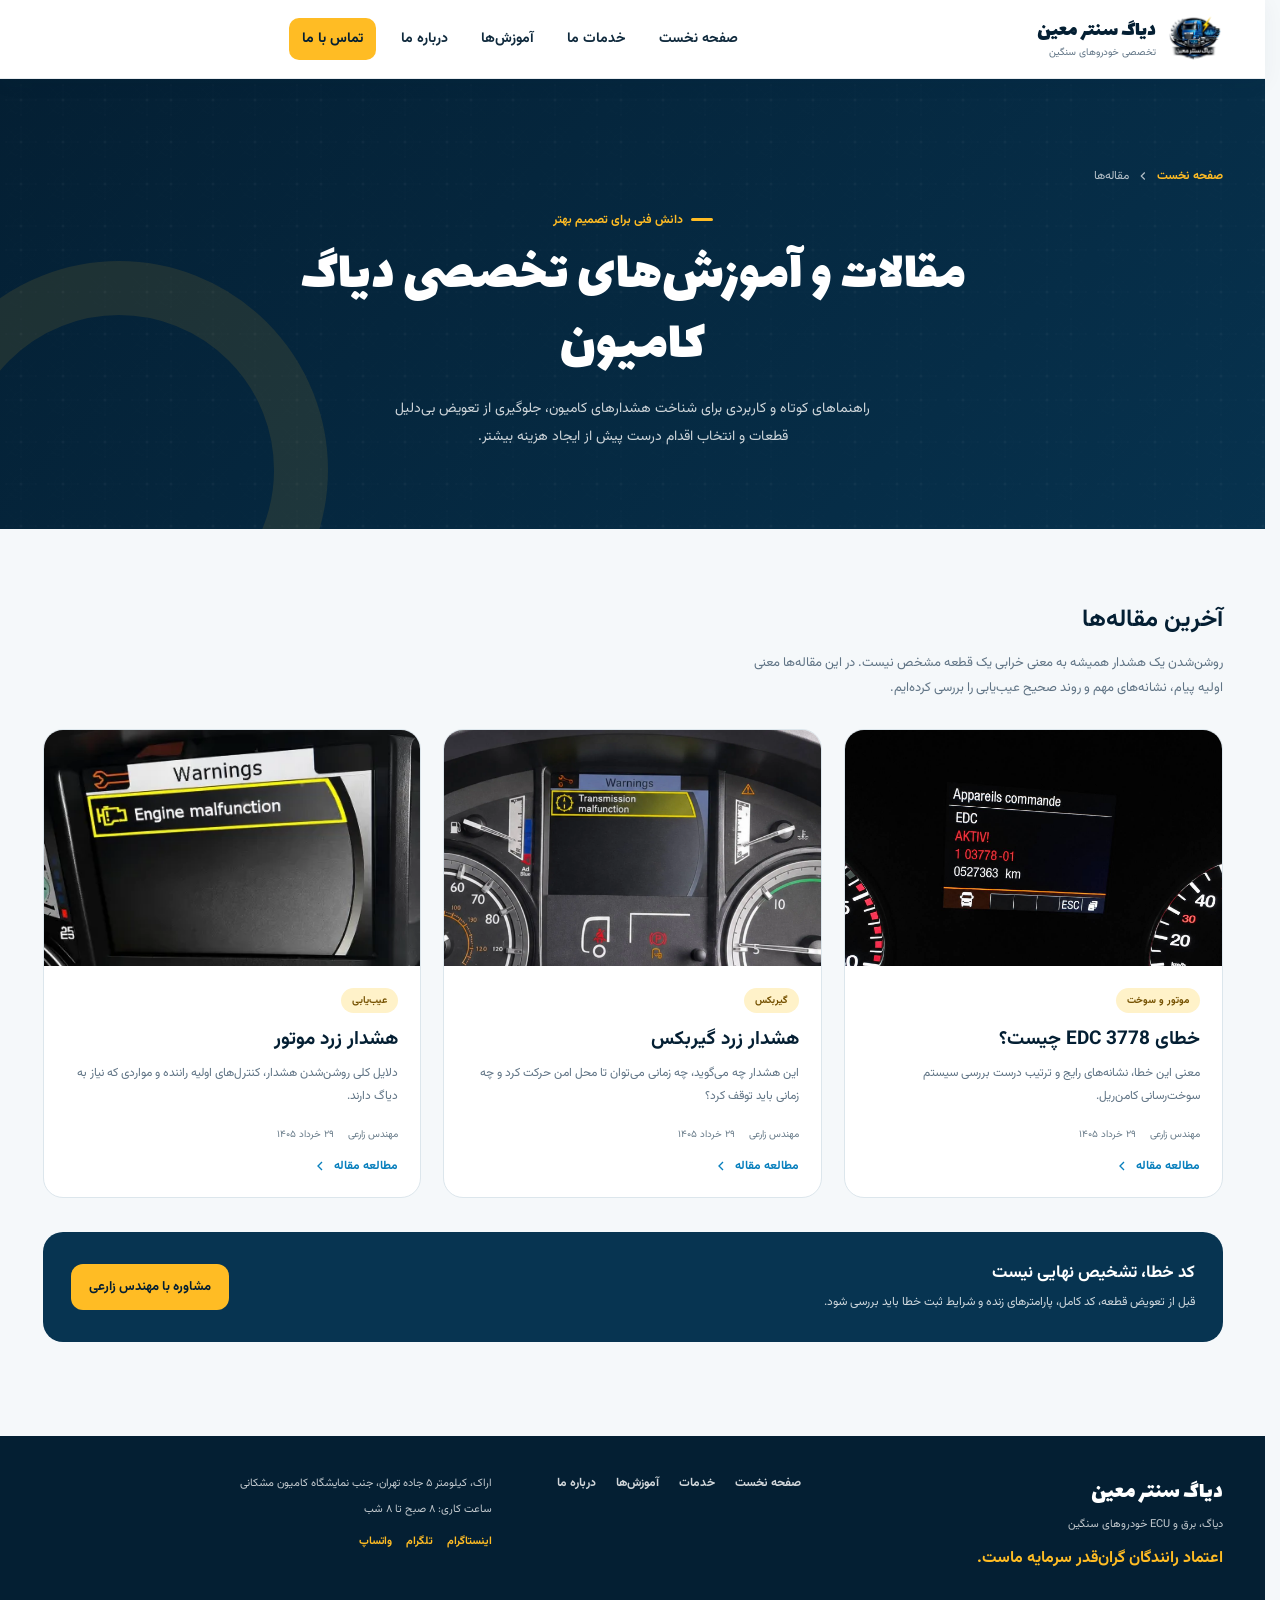
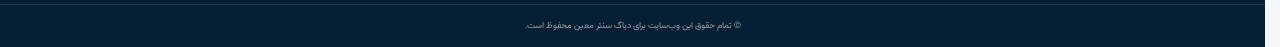
==== commit 1a624d33: "Improve SEO, internal linking, and code cleanup" ====
--- a/articles/index.html
+++ b/articles/index.html
@@ -42,12 +42,12 @@
     <link rel="stylesheet" href="../assets/styles/style.css" />
     <link rel="stylesheet" href="../assets/styles/home.css" />
     <link rel="stylesheet" href="../assets/styles/articles.css" />
-    <title>مقاله‌ها و آموزش‌های تخصصی کامیون | دیاگ سنتر معین</title>
+    <title>مقالات دیاگ و آموزش عیب‌یابی کامیون | دیاگ سنتر معین</title>
     <script type="application/ld+json">
       {
         "@context": "https://schema.org",
         "@type": "CollectionPage",
-        "name": "مقاله‌ها و آموزش‌های تخصصی دیاگ سنتر معین",
+        "name": "مقالات و آموزش‌های تخصصی دیاگ کامیون",
         "description": "آموزش‌های کاربردی درباره خطاهای موتور، گیربکس و عیب‌یابی کامیون‌های داف و مان",
         "inLanguage": "fa-IR"
       }
@@ -149,7 +149,7 @@
             </nav>
             <div class="articles-hero-content">
               <span class="articles-kicker">دانش فنی برای تصمیم بهتر</span>
-              <h1 id="archive-title">مقاله‌ها و آموزش‌های تخصصی</h1>
+              <h1 id="archive-title">مقالات و آموزش‌های تخصصی دیاگ کامیون</h1>
               <p class="articles-hero-description">
                 راهنماهای کوتاه و کاربردی برای شناخت هشدارهای کامیون، جلوگیری از
                 تعویض بی‌دلیل قطعات و انتخاب اقدام درست پیش از ایجاد هزینه
@@ -197,7 +197,7 @@
                   <a
                     href="edc-3778.html"
                     class="archive-card-link"
-                    aria-label="مطالعه مقاله خطای EDC 3778"
+                    aria-label="مطالعه مقاله خطای EDC 3778 کامیون مان"
                   >
                     مطالعه مقاله
                     <svg aria-hidden="true" viewBox="0 0 24 24">
@@ -233,7 +233,7 @@
                   <a
                     href="yellow-gearbox-warning.html"
                     class="archive-card-link"
-                    aria-label="مطالعه مقاله هشدار زرد گیربکس"
+                    aria-label="مطالعه مقاله هشدار زرد گیربکس کامیون داف"
                   >
                     مطالعه مقاله
                     <svg aria-hidden="true" viewBox="0 0 24 24">
@@ -269,7 +269,7 @@
                   <a
                     href="yellow-engine-warning.html"
                     class="archive-card-link"
-                    aria-label="مطالعه مقاله هشدار زرد موتور"
+                    aria-label="مطالعه مقاله هشدار زرد موتور کامیون داف"
                   >
                     مطالعه مقاله
                     <svg aria-hidden="true" viewBox="0 0 24 24">
--- a/assets/styles/style.css
+++ b/assets/styles/style.css
@@ -39,6 +39,9 @@
 html {
   scrollbar-gutter: stable;
   scroll-behavior: smooth;
+  html {
+    scroll-padding-top: 95px;
+  }
 }
 
 body {
@@ -96,6 +99,38 @@
 .section-hidden {
   opacity: 0;
   transform: translateY(5rem);
+}
+
+/* Remove the blue tap highlight from interactive elements */
+a,
+button,
+[role="button"],
+input,
+select,
+textarea,
+summary {
+  -webkit-tap-highlight-color: transparent;
+}
+
+/* Remove the default focus style when clicking or tapping */
+a:focus:not(:focus-visible),
+button:focus:not(:focus-visible),
+[role="button"]:focus:not(:focus-visible),
+input:focus:not(:focus-visible),
+select:focus:not(:focus-visible),
+textarea:focus:not(:focus-visible),
+summary:focus:not(:focus-visible) {
+  outline: none;
+  box-shadow: none;
+}
+
+/* Prevent text selection on links and buttons */
+a,
+button,
+[role="button"],
+summary {
+  -webkit-user-select: none;
+  user-select: none;
 }
 
 /* mobile styles */
@@ -572,6 +607,9 @@
 
 /* media screen for 768xp width */
 @media screen and (min-width: 768px) and (max-width: 1023.99px) {
+  html {
+    scroll-padding-top: 70px;
+  }
   main {
     margin: 0 20px;
   }
--- a/assets/styles/home.css
+++ b/assets/styles/home.css
@@ -417,7 +417,7 @@
 .home-page .contact-copy h2 {
   margin: 0;
   font-family: "lalehzar";
-  font-size: clamp(27px, 7vw, 38px);
+  font-size: clamp(27px, 4vw, 38px);
   font-weight: 400;
   line-height: 1.25;
 }
@@ -481,8 +481,7 @@
   cursor: pointer;
 }
 
-.home-page .home-service-card:hover,
-.home-page .reason-card:hover {
+.home-page .home-service-card:hover {
   transform: translateY(-4px);
   border-color: #b9d7e7;
   box-shadow: 0 14px 28px rgba(7, 52, 81, 0.12);
@@ -572,14 +571,6 @@
   transform: translateX(-3px);
 }
 
-.home-page .services-mobile-link {
-  width: 100%;
-  margin-top: 16px;
-  color: var(--home-navy);
-  background: transparent;
-  border-color: var(--home-border);
-}
-
 /* About */
 .home-page .about-band {
   position: relative;
@@ -607,7 +598,6 @@
 
 .home-page .about-media {
   position: relative;
-  min-height: 218px;
   overflow: hidden;
   border: 1px solid rgba(255, 255, 255, 0.2);
   border-radius: 18px;
@@ -759,6 +749,7 @@
   font-size: 10px;
   line-height: 1.8;
   -webkit-line-clamp: 2;
+  line-clamp: 2;
   -webkit-box-orient: vertical;
 }
 
@@ -903,14 +894,16 @@
 }
 
 .home-page .footer-brand span,
-.home-page .footer-brand p,
 .home-page .footer-contact {
   font-size: 11px;
   line-height: 1.9;
 }
 
 .home-page .footer-brand p {
+  font-size: 14px;
+  font-weight: 600;
   margin-top: 8px;
+  line-height: 1.9;
   color: var(--home-yellow);
 }
 
@@ -1072,16 +1065,8 @@
     gap: 42px;
   }
 
-  .home-page .about-media {
-    min-height: 330px;
-  }
-
   .home-page .home-articles-grid {
     grid-template-columns: repeat(2, minmax(0, 1fr));
-  }
-
-  .home-page .home-article-card:last-child {
-    grid-column: 1 / -1;
   }
 
   .home-page .section-note {
@@ -1186,10 +1171,6 @@
     min-height: 52px;
     font-size: 15px;
   }
-
-  .home-page .services-mobile-link {
-    display: none;
-  }
 }
 
 @media (min-width: 1024px) {
@@ -1264,10 +1245,6 @@
     gap: 70px;
   }
 
-  .home-page .about-media {
-    min-height: 430px;
-  }
-
   .home-page .about-copy > p {
     font-size: 16px;
   }
@@ -1335,6 +1312,10 @@
   .home-page .footer-main {
     grid-template-columns: 1.05fr 0.75fr 1.2fr;
     align-items: start;
+  }
+
+  .home-page .footer-brand p {
+    font-size: 16px;
   }
 
   .home-page .footer-contact {
--- a/assets/styles/articles.css
+++ b/assets/styles/articles.css
@@ -6,6 +6,10 @@
 
 .articles-page main {
   min-height: 60vh;
+}
+
+.articles-page .article-body h2[id] {
+  scroll-margin-top: 90px;
 }
 
 .articles-page .articles-hero {
@@ -69,7 +73,10 @@
 }
 
 .articles-page .articles-hero-content {
+  width: 100%;
   max-width: 780px;
+  margin-inline: auto;
+  text-align: center;
 }
 
 .articles-page .articles-kicker {
@@ -105,7 +112,8 @@
 
 .articles-page .articles-hero-description {
   max-width: 62ch;
-  margin-top: 14px;
+  margin-block: 14px 0;
+  margin-inline: auto;
   color: rgba(255, 255, 255, 0.8);
   font-size: 14px;
   line-height: 2;
@@ -331,10 +339,14 @@
 }
 
 .articles-page .article-meta {
+  width: 100%;
   display: flex;
   flex-wrap: wrap;
+  justify-content: flex-start;
+  align-items: center;
   gap: 8px 18px;
   margin-top: 23px;
+  padding: 0;
   color: rgba(255, 255, 255, 0.66);
   font-size: 11px;
 }
@@ -372,12 +384,12 @@
 
 .articles-page .article-cover img {
   width: 100%;
-  max-height: 520px;
+  max-height: 360px;
   object-fit: cover;
 }
 
 .articles-page .article-cover--portrait img {
-  max-height: 580px;
+  max-height: 380px;
   object-position: center 42%;
 }
 
@@ -400,7 +412,7 @@
 .articles-page .article-body h2 {
   margin-top: 40px;
   color: var(--home-navy-dark);
-  font-size: 23px;
+  font-size: 18px;
   line-height: 1.55;
 }
 
@@ -420,6 +432,17 @@
 
 .articles-page .article-body p {
   margin-top: 13px;
+}
+
+.articles-page .article-service-reference {
+  margin-top: 24px;
+}
+
+.articles-page .article-service-reference a {
+  color: var(--home-blue);
+  font-weight: 700;
+  text-decoration: underline;
+  text-underline-offset: 3px;
 }
 
 .articles-page .article-body ul,
@@ -582,6 +605,8 @@
 }
 
 .articles-page .sidebar-cta a {
+  width: min(100%, 420px);
+  margin-inline: auto;
   min-height: 43px;
   display: flex;
   align-items: center;
@@ -623,10 +648,6 @@
     grid-template-columns: repeat(2, minmax(0, 1fr));
   }
 
-  .articles-page .archive-card:last-child {
-    grid-column: 1 / -1;
-  }
-
   .articles-page .archive-note {
     grid-template-columns: 1fr auto;
     align-items: center;
@@ -655,10 +676,6 @@
   .articles-page .archive-grid {
     grid-template-columns: repeat(3, minmax(0, 1fr));
     gap: 22px;
-  }
-
-  .articles-page .archive-card:last-child {
-    grid-column: auto;
   }
 
   .articles-page .article-layout {
@@ -676,7 +693,7 @@
   }
 
   .articles-page .article-body h2 {
-    font-size: 26px;
+    font-size: 24px;
   }
 
   .articles-page .article-body p,
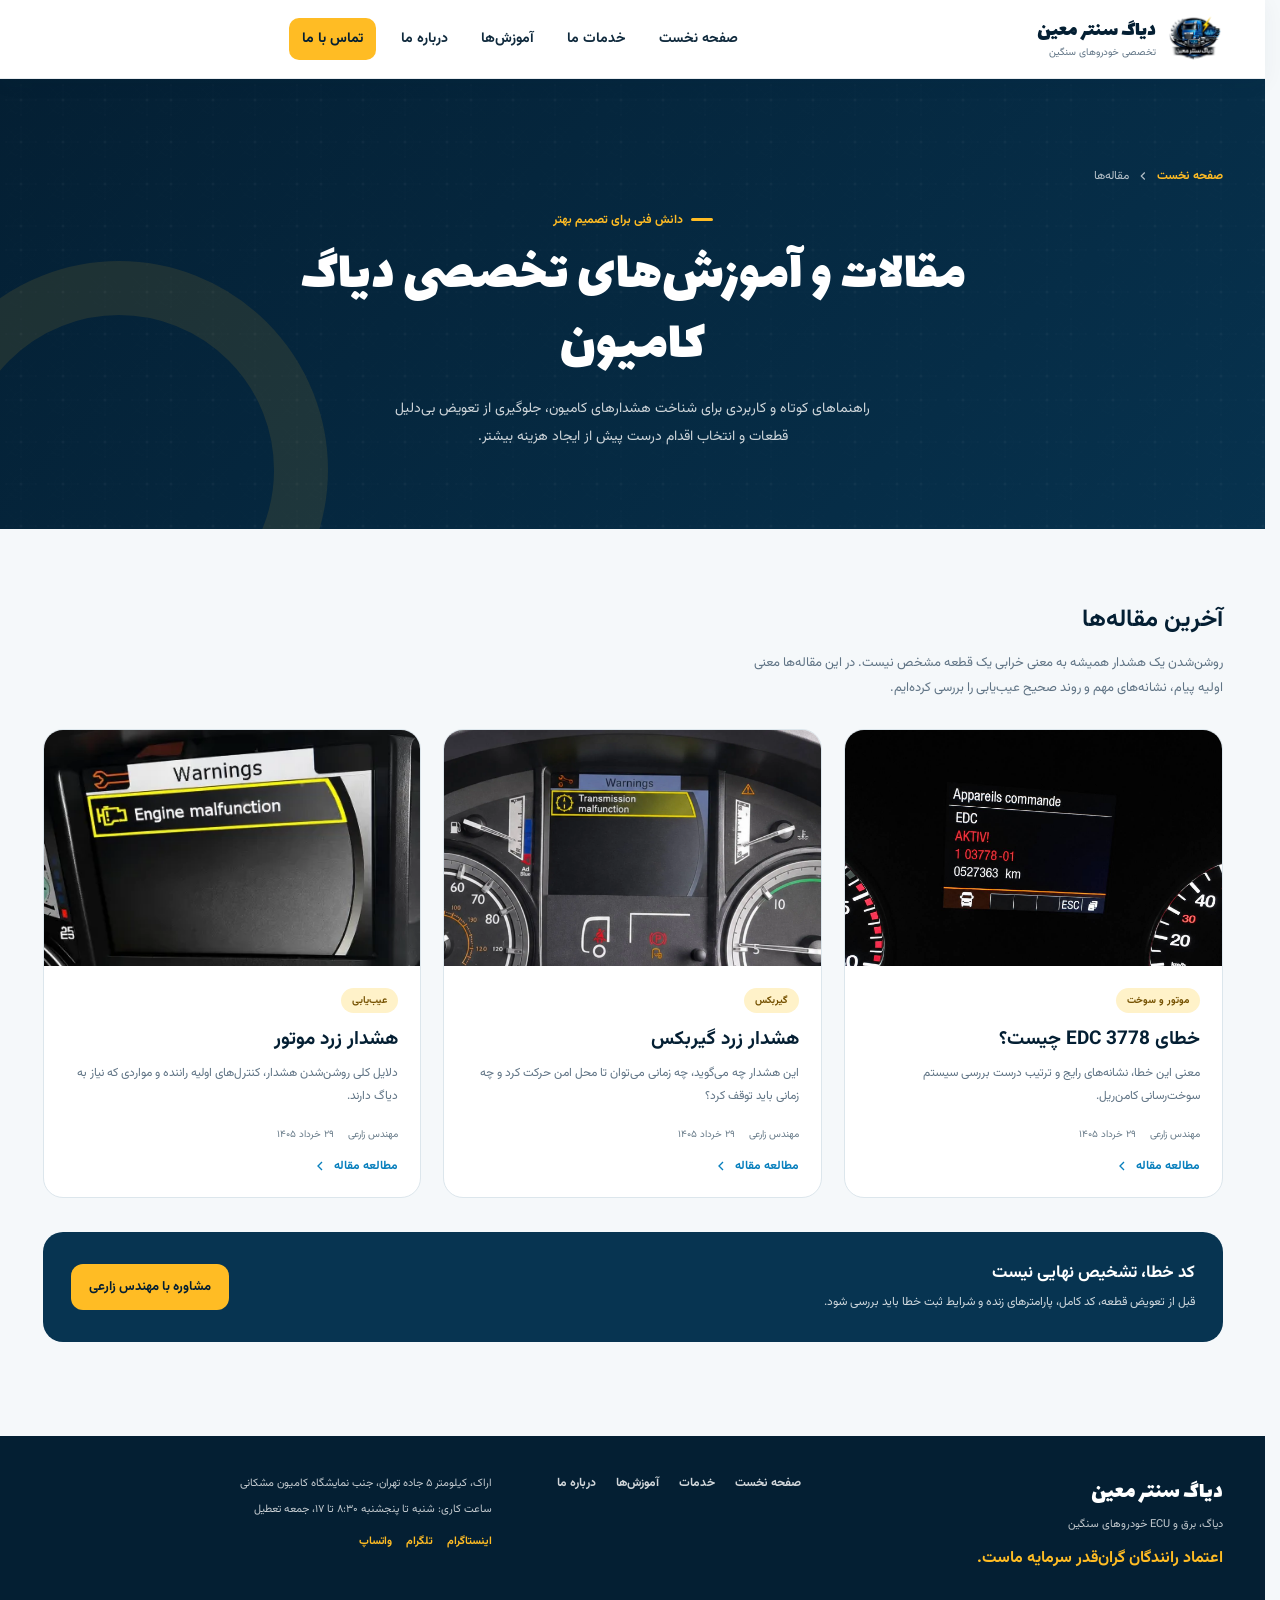
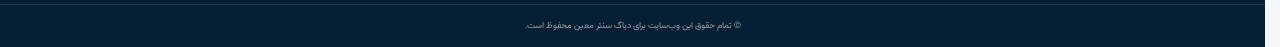
==== commit a8c02e05: "Update business hours" ====
--- a/articles/index.html
+++ b/articles/index.html
@@ -7,6 +7,38 @@
       name="description"
       content="مقاله‌ها و آموزش‌های تخصصی دیاگ سنتر معین درباره خطاهای موتور، گیربکس و عیب‌یابی کامیون‌های داف و مان."
     />
+    <link rel="canonical" href="https://diagcentermoein.ir/articles/" />
+    <meta property="og:locale" content="fa_IR" />
+    <meta property="og:type" content="website" />
+    <meta property="og:site_name" content="دیاگ سنتر معین" />
+
+    <meta
+      property="og:title"
+      content="مقالات دیاگ و آموزش عیب‌یابی کامیون | دیاگ سنتر معین"
+    />
+
+    <meta
+      property="og:description"
+      content="مقاله‌ها و آموزش‌های تخصصی دیاگ سنتر معین درباره خطاهای موتور، گیربکس و عیب‌یابی کامیون‌های داف و مان."
+    />
+
+    <meta property="og:url" content="https://diagcentermoein.ir/articles/" />
+
+    <meta
+      property="og:image"
+      content="https://diagcentermoein.ir/assets/images/service-imgs/hero-img.webp"
+    />
+
+    <meta
+      property="og:image:alt"
+      content="مقالات و آموزش‌های تخصصی دیاگ کامیون"
+    />
+
+    <meta property="og:image:width" content="1536" />
+    <meta property="og:image:height" content="1024" />
+    <meta property="og:image:type" content="image/webp" />
+
+    <meta name="twitter:card" content="summary_large_image" />
     <meta name="theme-color" content="#073451" />
     <link
       rel="apple-touch-icon"
@@ -316,7 +348,7 @@
             <address>
               اراک، کیلومتر ۵ جاده تهران، جنب نمایشگاه کامیون مشکانی
             </address>
-            <span>ساعت کاری: ۸ صبح تا ۸ شب</span>
+            <span>ساعت کاری: شنبه تا پنجشنبه ۸:۳۰ تا ۱۷، جمعه تعطیل</span>
             <div class="footer-socials">
               <a
                 href="https://www.instagram.com/diag.center.moein/"
--- a/assets/styles/home.css
+++ b/assets/styles/home.css
@@ -534,7 +534,8 @@
   gap: 6px;
   margin-top: 16px;
   padding: 7px 11px;
-  color: var(--home-blue);
+  /* color: var(--home-blue); */
+  color: #075985;
   background: var(--home-blue-soft);
   border: 1px solid transparent;
   border-radius: 999px;
